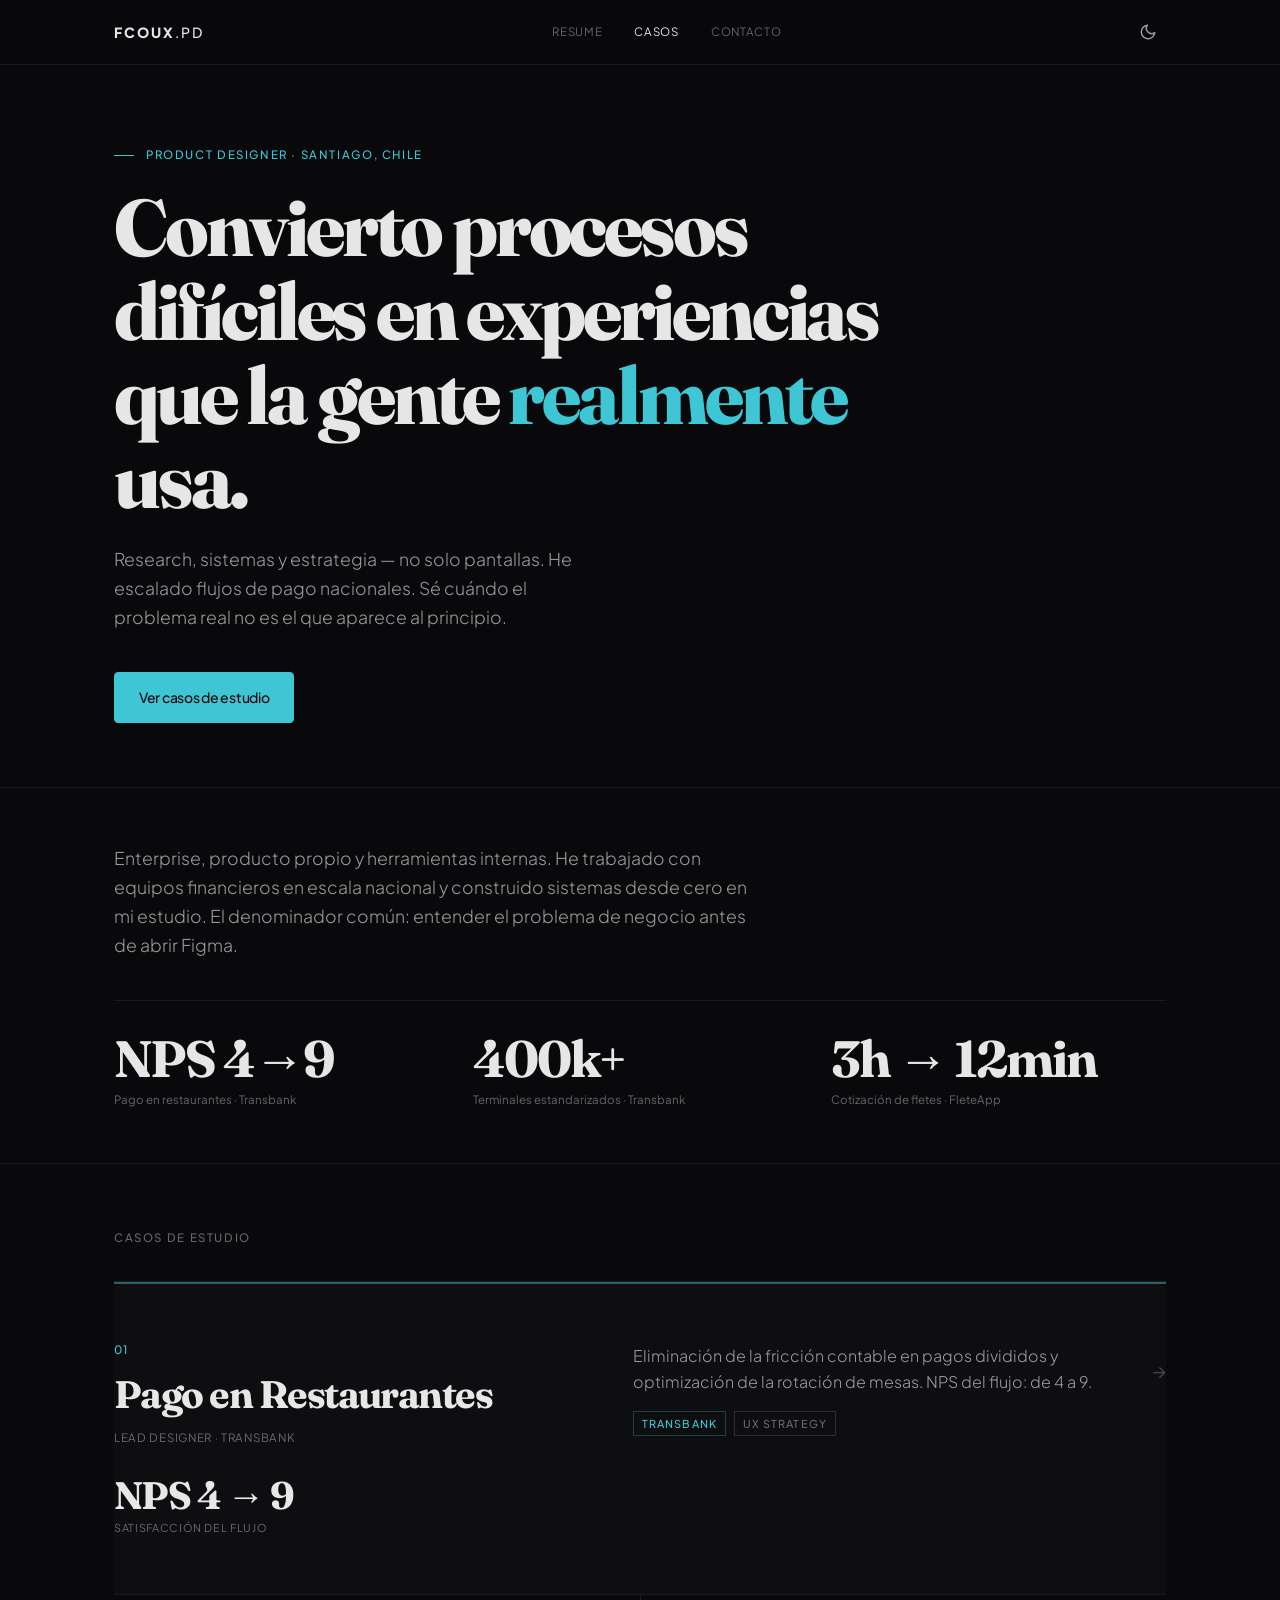
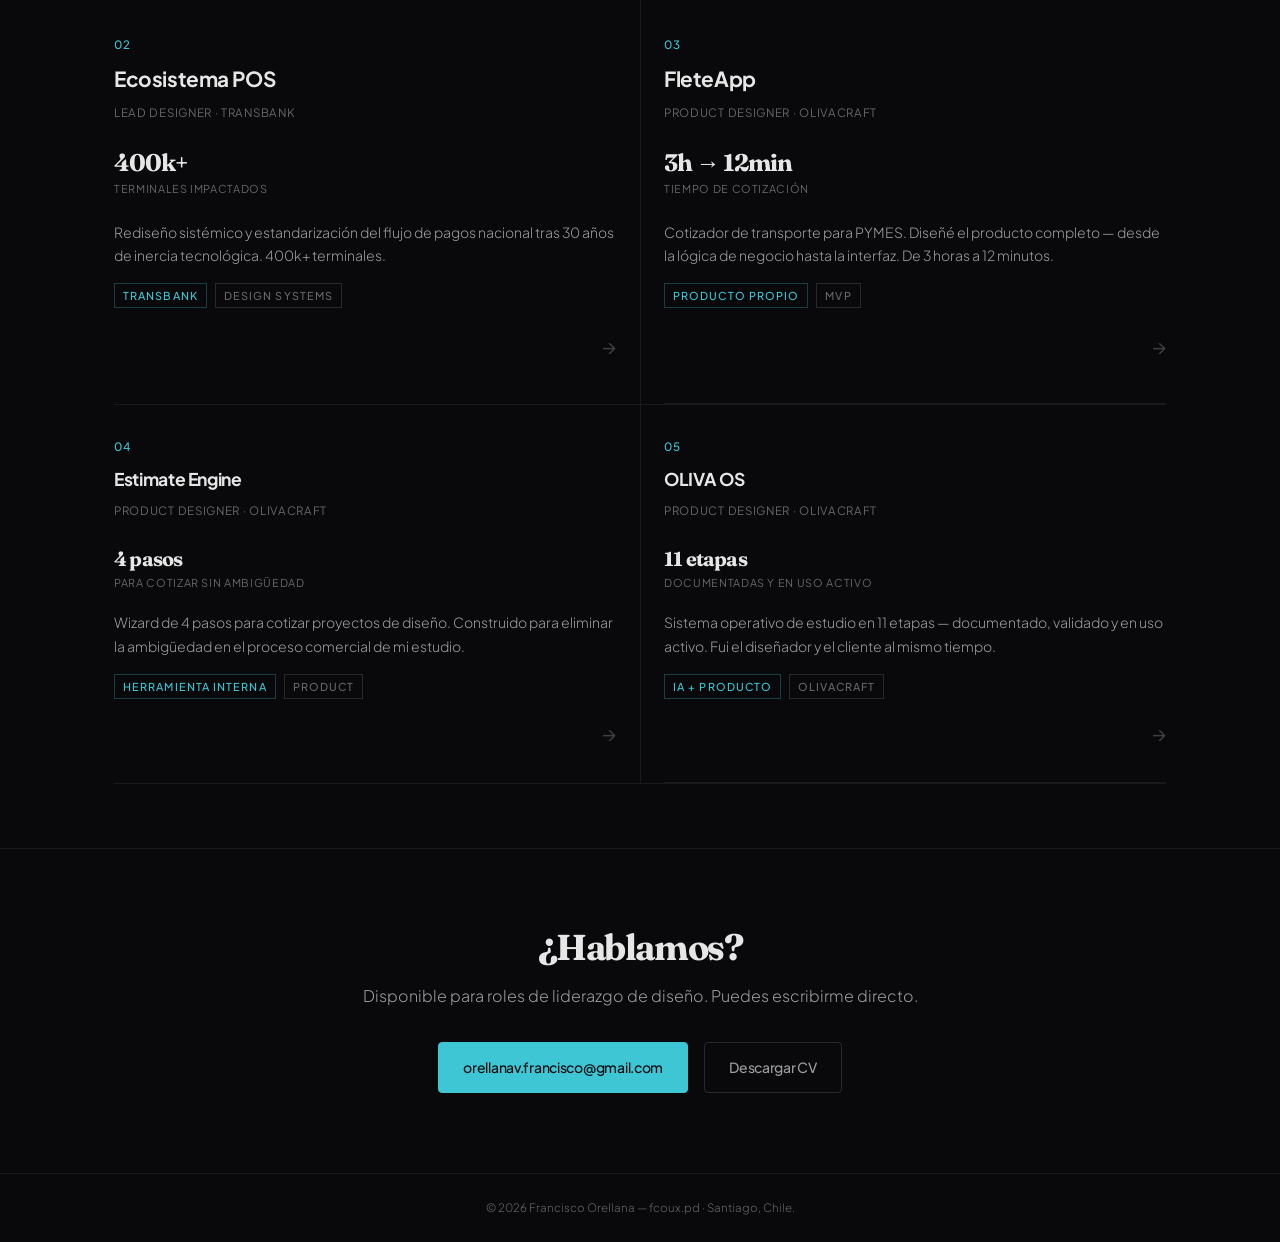
==== index.html @ 4503a6d5 "feat: home UI — featured card grid, KPI metrics, dual-mode tokens, btn fixes - Restructure project g" ====
<!DOCTYPE html>
<html lang="es">

<head>
  <meta charset="UTF-8" />
  <meta name="viewport" content="width=device-width, initial-scale=1.0" />
  <title>Francisco Orellana | Product Designer</title>
  <meta name="description" content="Product Designer con foco en research, sistemas y estrategia. He escalado flujos de pago nacionales y rediseñado ecosistemas de alta transaccionalidad." />
  <meta property="og:title" content="Francisco Orellana | Product Designer" />
  <meta property="og:description" content="Product Designer con foco en research, sistemas y estrategia. He escalado flujos de pago nacionales y rediseñado ecosistemas de alta transaccionalidad." />
  <meta property="og:image" content="https://fcohubto.github.io/fco-orellana-pd/media/preview.jpg" />
  <meta property="og:url" content="https://fcohubto.github.io/fco-orellana-pd/" />
  <meta property="og:type" content="website" />
  <link rel="preconnect" href="https://fonts.googleapis.com" />
  <link rel="preconnect" href="https://fonts.gstatic.com" crossorigin />
  <link href="https://fonts.googleapis.com/css2?family=Fraunces:ital,opsz,wght@0,9..144,300;0,9..144,700;0,9..144,800;1,9..144,700&family=Plus+Jakarta+Sans:wght@300;400;500;600&display=swap" rel="stylesheet" />
  <link rel="stylesheet" href="css/base.css" />
  <link rel="stylesheet" href="css/index.css" />
  <script>(function(){var t=localStorage.getItem('theme')||'dark';document.documentElement.setAttribute('data-theme',t);})();</script>
</head>

<body>

  <header class="navbar" id="navbar">
    <div class="container nav-content">
      <a href="index.html" class="logo" aria-label="Inicio"><strong>fcoux</strong>.pd</a>
      <nav class="desktop-nav" aria-label="Navegación principal">
        <a href="#about">Resume</a>
        <a href="#projects">Casos</a>
        <a href="#contact">Contacto</a>
      </nav>
      <button class="theme-toggle" id="themeToggle" aria-label="Activar modo claro">
        <svg class="icon-moon" xmlns="http://www.w3.org/2000/svg" width="18" height="18" viewBox="0 0 24 24" fill="none" stroke="currentColor" stroke-width="2" stroke-linecap="round" stroke-linejoin="round" aria-hidden="true"><path d="M21 12.79A9 9 0 1 1 11.21 3 7 7 0 0 0 21 12.79z"/></svg>
        <svg class="icon-sun" xmlns="http://www.w3.org/2000/svg" width="18" height="18" viewBox="0 0 24 24" fill="none" stroke="currentColor" stroke-width="2" stroke-linecap="round" stroke-linejoin="round" aria-hidden="true"><circle cx="12" cy="12" r="5"/><line x1="12" y1="1" x2="12" y2="3"/><line x1="12" y1="21" x2="12" y2="23"/><line x1="4.22" y1="4.22" x2="5.64" y2="5.64"/><line x1="18.36" y1="18.36" x2="19.78" y2="19.78"/><line x1="1" y1="12" x2="3" y2="12"/><line x1="21" y1="12" x2="23" y2="12"/><line x1="4.22" y1="19.78" x2="5.64" y2="18.36"/><line x1="18.36" y1="5.64" x2="19.78" y2="4.22"/></svg>
      </button>
      <button class="menu-toggle" id="menuToggle" type="button" aria-label="Abrir menú" aria-expanded="false">
        <span></span><span></span><span></span>
      </button>
    </div>
    <nav class="mobile-menu" id="mobileMenu" aria-label="Menú móvil">
      <a href="#about">Resume</a>
      <a href="#projects">Casos</a>
      <a href="#contact">Contacto</a>
    </nav>
  </header>

  <main>

    <!-- HERO -->
    <section class="hero">
      <div class="container">
        <p class="eyebrow">Product Designer · Santiago, Chile</p>
        <h1>Convierto procesos difíciles en experiencias que la gente <span class="accent">realmente</span> usa.</h1>
        <p class="hero-body">Research, sistemas y estrategia — no solo pantallas. He escalado flujos de pago nacionales. Sé cuándo el problema real no es el que aparece al principio.</p>
        <div class="hero-actions">
          <a href="#projects" class="btn btn-primary">Ver casos de estudio</a>
        </div>
      </div>
    </section>

    <!-- ABOUT -->
    <section class="section-about" id="about">
      <div class="container">
        <p class="about-lead">Enterprise, producto propio y herramientas internas. He trabajado con equipos financieros en escala nacional y construido sistemas desde cero en mi estudio. El denominador común: entender el problema de negocio antes de abrir Figma.</p>
        <div class="stats-strip">
          <div class="stat-item">
            <span class="stat-number">NPS 4→9</span>
            <span class="stat-label">Pago en restaurantes · Transbank</span>
          </div>
          <div class="stat-item">
            <span class="stat-number">400k+</span>
            <span class="stat-label">Terminales estandarizados · Transbank</span>
          </div>
          <div class="stat-item">
            <span class="stat-number">3h → 12min</span>
            <span class="stat-label">Cotización de fletes · FleteApp</span>
          </div>
        </div>
      </div>
    </section>

    <!-- CASOS DE ESTUDIO -->
    <section class="section-projects" id="projects">
      <div class="container">
        <p class="section-label">Casos de Estudio</p>
        <div class="projects">

          <!-- FEATURED -->
          <article class="project-card project-card--featured">
            <a href="html/restaurante.html" class="project-card-link">
              <div class="project-meta">
                <span class="case-num">01</span>
                <h3>Pago en Restaurantes</h3>
                <p class="project-role">Lead Designer · Transbank</p>
                <div class="card-metric">
                  <span class="metric-value">NPS 4 → 9</span>
                  <span class="metric-label">satisfacción del flujo</span>
                </div>
              </div>
              <div class="project-body">
                <p class="project-description">Eliminación de la fricción contable en pagos divididos y optimización de la rotación de mesas. NPS del flujo: de 4 a 9.</p>
                <div class="project-tags">
                  <span class="tag tag-primary">Transbank</span>
                  <span class="tag tag-secondary">UX Strategy</span>
                </div>
              </div>
              <span class="case-arrow" aria-hidden="true">→</span>
            </a>
          </article>

          <!-- ROW MEDIA -->
          <div class="projects-row">
            <article class="project-card">
              <a href="html/ecosistemas.html" class="project-card-link">
                <div class="project-meta">
                  <span class="case-num">02</span>
                  <h3>Ecosistema POS</h3>
                  <p class="project-role">Lead Designer · Transbank</p>
                  <div class="card-metric">
                    <span class="metric-value">400k+</span>
                    <span class="metric-label">terminales impactados</span>
                  </div>
                </div>
                <div class="project-body">
                  <p class="project-description">Rediseño sistémico y estandarización del flujo de pagos nacional tras 30 años de inercia tecnológica. 400k+ terminales.</p>
                  <div class="project-tags">
                    <span class="tag tag-primary">Transbank</span>
                    <span class="tag tag-secondary">Design Systems</span>
                  </div>
                </div>
                <span class="case-arrow" aria-hidden="true">→</span>
              </a>
            </article>

            <article class="project-card">
              <a href="html/fletes.html" class="project-card-link">
                <div class="project-meta">
                  <span class="case-num">03</span>
                  <h3>FleteApp</h3>
                  <p class="project-role">Product Designer · Olivacraft</p>
                  <div class="card-metric">
                    <span class="metric-value">3h → 12min</span>
                    <span class="metric-label">tiempo de cotización</span>
                  </div>
                </div>
                <div class="project-body">
                  <p class="project-description">Cotizador de transporte para PYMES. Diseñé el producto completo — desde la lógica de negocio hasta la interfaz. De 3 horas a 12 minutos.</p>
                  <div class="project-tags">
                    <span class="tag tag-primary">Producto propio</span>
                    <span class="tag tag-secondary">MVP</span>
                  </div>
                </div>
                <span class="case-arrow" aria-hidden="true">→</span>
              </a>
            </article>
          </div>

          <!-- ROW COMPACT -->
          <div class="projects-row projects-row--compact">
            <article class="project-card">
              <a href="html/estimate.html" class="project-card-link">
                <div class="project-meta">
                  <span class="case-num">04</span>
                  <h3>Estimate Engine</h3>
                  <p class="project-role">Product Designer · Olivacraft</p>
                  <div class="card-metric">
                    <span class="metric-value">4 pasos</span>
                    <span class="metric-label">para cotizar sin ambigüedad</span>
                  </div>
                </div>
                <div class="project-body">
                  <p class="project-description">Wizard de 4 pasos para cotizar proyectos de diseño. Construido para eliminar la ambigüedad en el proceso comercial de mi estudio.</p>
                  <div class="project-tags">
                    <span class="tag tag-primary">Herramienta interna</span>
                    <span class="tag tag-secondary">Product</span>
                  </div>
                </div>
                <span class="case-arrow" aria-hidden="true">→</span>
              </a>
            </article>

            <article class="project-card">
              <a href="html/oliva.html" class="project-card-link">
                <div class="project-meta">
                  <span class="case-num">05</span>
                  <h3>OLIVA OS</h3>
                  <p class="project-role">Product Designer · Olivacraft</p>
                  <div class="card-metric">
                    <span class="metric-value">11 etapas</span>
                    <span class="metric-label">documentadas y en uso activo</span>
                  </div>
                </div>
                <div class="project-body">
                  <p class="project-description">Sistema operativo de estudio en 11 etapas — documentado, validado y en uso activo. Fui el diseñador y el cliente al mismo tiempo.</p>
                  <div class="project-tags">
                    <span class="tag tag-primary">IA + Producto</span>
                    <span class="tag tag-secondary">Olivacraft</span>
                  </div>
                </div>
                <span class="case-arrow" aria-hidden="true">→</span>
              </a>
            </article>
          </div>

        </div>
      </div>
    </section>

    <!-- CONTACTO -->
    <section class="section-contact" id="contact">
      <div class="container">
        <h2>¿Hablamos?</h2>
        <p>Disponible para roles de liderazgo de diseño. Puedes escribirme directo.</p>
        <div class="contact-actions">
          <a href="mailto:orellanav.francisco@gmail.com" class="btn btn-primary">orellanav.francisco@gmail.com</a>
          <a href="media/cv-francisco-orellana.pdf" class="btn btn-outline" target="_blank" rel="noopener">Descargar CV</a>
        </div>
      </div>
    </section>

  </main>

  <footer>
    <p>© 2026 Francisco Orellana — fcoux.pd · Santiago, Chile.</p>
  </footer>

  <script src="js/main.js"></script>
</body>

</html>
---- css/base.css ----
/* BASE — tokens · reset · shared components
   Sistema: olivacraft2.0 dark carbón
   ================================================ */


/* 1. TOKENS */

:root {

  /* Fondo */
  --c-night:      #09090B;
  --c-frost:      #0E0E11;
  --c-surface:    #141417;

  /* Acento */
  --c-cyan:       #3EC6D4;
  --c-cyan-dark:  #2ba8b4;

  /* Tinta (texto sobre oscuro) */
  --c-ink:        rgba(255, 255, 255, 0.90);
  --c-ink-soft:   rgba(255, 255, 255, 0.60);
  --c-ink-muted:  rgba(255, 255, 255, 0.38);
  --c-ink-faint:  rgba(255, 255, 255, 0.22);

  /* Bordes */
  --c-border:     rgba(255, 255, 255, 0.07);
  --c-border-mid: rgba(255, 255, 255, 0.13);

  /* Fuentes */
  --font:         'Plus Jakarta Sans', system-ui, sans-serif;
  --font-display: 'Fraunces', Georgia, serif;

  /* Escala tipográfica */
  --text-2xs:  0.68rem;
  --text-xs:   0.72rem;
  --text-sm:   0.875rem;
  --text-base: 1rem;
  --text-md:   1.1rem;
  --text-lg:   1.15rem;
  --text-xl:   1.2rem;
  --text-h2:   clamp(1.5rem, 3vw, 2.25rem);
  --text-h1:   clamp(2.75rem, 7vw, 5rem);

  /* Pesos */
  --fw-light:    300;
  --fw-regular:  400;
  --fw-medium:   500;
  --fw-semibold: 600;
  --fw-bold:     700;
  --fw-black:    800;

  /* Interlineado */
  --lh-none:    1;
  --lh-tight:   1.05;
  --lh-snug:    1.15;
  --lh-normal:  1.35;
  --lh-relaxed: 1.65;
  --lh-loose:   1.7;
  --lh-body:    1.75;

  /* Tracking */
  --ls-tight:   -0.04em;
  --ls-snug:    -0.03em;
  --ls-normal:  -0.02em;
  --ls-wide:     0.06em;
  --ls-wider:    0.1em;
  --ls-widest:   0.12em;
  --ls-label:    0.14em;

  /* Espaciado (base 4px) */
  --sp-1:  0.25rem;
  --sp-2:  0.5rem;
  --sp-3:  0.75rem;
  --sp-4:  1rem;
  --sp-5:  1.25rem;
  --sp-6:  1.5rem;
  --sp-8:  2rem;
  --sp-10: 2.5rem;
  --sp-12: 3rem;
  --sp-14: 3.5rem;
  --sp-16: 4rem;
  --sp-20: 5rem;
  --sp-24: 6rem;
  --sp-28: 7rem;
  --sp-32: 8rem;

  /* Radios */
  --radius-xs:   4px;
  --radius-sm:   8px;
  --radius:      12px;
  --radius-full: 9999px;

  /* Transiciones */
  --ease:      0.15s ease;
  --ease-base: 0.2s ease;

  /* Sombras */
  --shadow-btn:   0 4px 20px rgba(62, 198, 212, 0.25);
  --shadow-card:  0 8px 32px rgba(0, 0, 0, 0.4);
  --shadow-focus: 0 0 0 3px rgba(62, 198, 212, 0.18);

  /* Layout */
  --max-w:  1100px;
  --nav-h:  64px;
}

/* LIGHT MODE — blanco cálido editorial */
html[data-theme="light"] {
  --c-night:      #F8F6F2;
  --c-frost:      #F1EDE6;
  --c-surface:    #E9E4DC;

  --c-ink:        rgba(18, 13, 6, 0.90);
  --c-ink-soft:   rgba(18, 13, 6, 0.62);
  --c-ink-muted:  rgba(18, 13, 6, 0.40);
  --c-ink-faint:  rgba(18, 13, 6, 0.20);

  --c-border:     rgba(18, 13, 6, 0.08);
  --c-border-mid: rgba(18, 13, 6, 0.15);

  --shadow-card:  0 8px 32px rgba(18, 13, 6, 0.08);
  --shadow-focus: 0 0 0 3px rgba(62, 198, 212, 0.22);
}


/* 2. RESET */

*, *::before, *::after {
  margin: 0;
  padding: 0;
  box-sizing: border-box;
}

html {
  scroll-behavior: smooth;
}

body {
  font-family: var(--font);
  font-weight: var(--fw-regular);
  color: var(--c-ink);
  background: var(--c-night);
  line-height: var(--lh-body);
  -webkit-font-smoothing: antialiased;
}

img {
  display: block;
  width: 100%;
  height: auto;
}

a {
  color: inherit;
  text-decoration: none;
}

button {
  font: inherit;
  background: none;
  border: none;
  cursor: pointer;
}

strong {
  font-weight: var(--fw-semibold);
}

:focus-visible {
  outline: 2px solid var(--c-cyan);
  outline-offset: 4px;
}


/* 3. LAYOUT */

.container {
  width: 100%;
  max-width: var(--max-w);
  margin: 0 auto;
  padding-inline: var(--sp-6);
}


/* 4. NAVBAR */

.navbar {
  position: sticky;
  top: 0;
  z-index: 100;
  background: rgba(9, 9, 11, 0.88);
  backdrop-filter: blur(12px);
  -webkit-backdrop-filter: blur(12px);
  border-bottom: 1px solid var(--c-border);
  transition: background var(--ease-base);
}

html[data-theme="light"] .navbar {
  background: rgba(248, 246, 242, 0.90);
}

.nav-content {
  height: var(--nav-h);
  display: flex;
  align-items: center;
  justify-content: space-between;
  gap: var(--sp-6);
}

.logo {
  font-size: var(--text-sm);
  font-weight: var(--fw-medium);
  letter-spacing: var(--ls-label);
  text-transform: uppercase;
  color: var(--c-ink);
}

.logo strong {
  font-weight: var(--fw-black);
}

.desktop-nav {
  display: flex;
  align-items: center;
  gap: var(--sp-8);
}

.desktop-nav a {
  font-size: var(--text-xs);
  font-weight: var(--fw-regular);
  letter-spacing: var(--ls-wide);
  text-transform: uppercase;
  color: var(--c-ink-muted);
  transition: color var(--ease);
}

.desktop-nav a:hover,
.desktop-nav a[aria-current="page"] {
  color: var(--c-ink);
}


/* 5. HAMBURGER */

.menu-toggle {
  display: none;
  flex-direction: column;
  align-items: flex-end;
  justify-content: center;
  gap: 5px;
  width: 32px;
  height: 32px;
}

.menu-toggle span {
  display: block;
  height: 1px;
  background: var(--c-ink);
  transition: var(--ease-base);
}

.menu-toggle span:nth-child(1) { width: 22px; }
.menu-toggle span:nth-child(2) { width: 16px; }
.menu-toggle span:nth-child(3) { width: 22px; }

.menu-toggle.is-open span:nth-child(1) {
  transform: translateY(6px) rotate(45deg);
  width: 22px;
}
.menu-toggle.is-open span:nth-child(2) { opacity: 0; }
.menu-toggle.is-open span:nth-child(3) {
  transform: translateY(-6px) rotate(-45deg);
}

.mobile-menu {
  display: none;
  padding: 0 var(--sp-6) var(--sp-5);
  border-top: 1px solid var(--c-border);
}

.mobile-menu.is-open { display: block; }

.mobile-menu a {
  display: block;
  padding: var(--sp-3) 0;
  font-size: var(--text-sm);
  font-weight: var(--fw-regular);
  color: var(--c-ink-soft);
  border-bottom: 1px solid var(--c-border);
  transition: color var(--ease);
}

.mobile-menu a:last-child { border-bottom: none; }
.mobile-menu a:hover { color: var(--c-cyan); }


/* 6. TAGS */

.project-tags {
  display: flex;
  flex-wrap: wrap;
  gap: var(--sp-2);
}

.tag {
  display: inline-flex;
  align-items: center;
  padding: 2px 8px;
  font-size: var(--text-2xs);
  font-weight: var(--fw-medium);
  letter-spacing: var(--ls-wider);
  text-transform: uppercase;
}

.tag-primary {
  color: var(--c-cyan);
  border: 1px solid rgba(62, 198, 212, 0.28);
}

.tag-secondary {
  color: var(--c-ink-muted);
  border: 1px solid var(--c-border-mid);
}


/* 7. BOTONES */

.btn {
  display: inline-flex;
  align-items: center;
  justify-content: center;
  gap: var(--sp-2);
  padding: var(--sp-3) var(--sp-6);
  font-family: var(--font);
  font-weight: var(--fw-medium);
  font-size: var(--text-sm);
  letter-spacing: var(--ls-normal);
  cursor: pointer;
  border: 1px solid transparent;
  border-radius: var(--radius-xs);
  transition: all var(--ease-base);
}

.btn-primary {
  background: var(--c-cyan);
  color: #09090B;
  border-color: var(--c-cyan);
}

.btn-primary:hover {
  background: var(--c-cyan-dark);
  border-color: var(--c-cyan-dark);
  box-shadow: var(--shadow-btn);
}

.btn-outline {
  background: transparent;
  color: var(--c-ink-soft);
  border-color: var(--c-border-mid);
}

.btn-outline:hover {
  color: var(--c-cyan);
  border-color: var(--c-cyan);
}


/* 8. FOOTER */

footer {
  padding: var(--sp-6);
  border-top: 1px solid var(--c-border);
  text-align: center;
  font-size: var(--text-xs);
  font-weight: var(--fw-light);
  color: var(--c-ink-muted);
}


/* 9. THEME TOGGLE */

.theme-toggle {
  display: flex;
  align-items: center;
  justify-content: center;
  width: 36px;
  height: 36px;
  color: var(--c-ink-soft);
  transition: color var(--ease);
  flex-shrink: 0;
}

.theme-toggle:hover { color: var(--c-cyan); }

.icon-sun  { display: none; }
.icon-moon { display: block; }

html[data-theme="light"] .icon-sun  { display: block; }
html[data-theme="light"] .icon-moon { display: none; }


/* 10. RESPONSIVE COMPARTIDO */

@media (max-width: 768px) {
  .desktop-nav { display: none; }
  .menu-toggle { display: flex; }

  .container { padding-inline: var(--sp-5); }
}
---- css/index.css ----
/* INDEX — estilos específicos de home
   Requiere: css/base.css
   ================================================ */


/* 1. EYEBROW */

.eyebrow {
  display: flex;
  align-items: center;
  gap: var(--sp-3);
  font-size: var(--text-xs);
  font-weight: var(--fw-medium);
  letter-spacing: var(--ls-label);
  text-transform: uppercase;
  color: var(--c-cyan);
  margin-bottom: var(--sp-5);
}

.eyebrow::before {
  content: '';
  display: block;
  width: 20px;
  height: 1px;
  background: var(--c-cyan);
  flex-shrink: 0;
}


/* 2. SECTION LABEL */

.section-label {
  font-size: var(--text-xs);
  font-weight: var(--fw-medium);
  letter-spacing: var(--ls-label);
  text-transform: uppercase;
  color: var(--c-ink-muted);
  margin-bottom: var(--sp-8);
}


/* 3. HERO */

.hero {
  padding: var(--sp-20) 0 var(--sp-16);
  border-bottom: 1px solid var(--c-border);
}

.hero h1 {
  font-family: var(--font-display);
  font-size: var(--text-h1);
  font-weight: var(--fw-black);
  line-height: var(--lh-tight);
  letter-spacing: var(--ls-tight);
  color: var(--c-ink);
  max-width: 800px;
  margin-bottom: var(--sp-6);
}

.accent { color: var(--c-cyan); }

.hero-body {
  font-size: var(--text-md);
  font-weight: var(--fw-light);
  line-height: var(--lh-relaxed);
  color: var(--c-ink-soft);
  max-width: 460px;
  margin-bottom: var(--sp-10);
}

.hero-actions {
  display: flex;
  align-items: center;
  gap: var(--sp-5);
  flex-wrap: wrap;
}


/* 4. ABOUT */

.section-about {
  padding: var(--sp-14) 0;
  border-bottom: 1px solid var(--c-border);
}

.about-lead {
  font-size: var(--text-md);
  font-weight: var(--fw-light);
  line-height: var(--lh-relaxed);
  color: var(--c-ink-soft);
  max-width: 640px;
  margin-bottom: var(--sp-10);
}

/* STATS STRIP — 3 métricas de proyectos distintos */

.stats-strip {
  display: grid;
  grid-template-columns: repeat(3, 1fr);
  border-top: 1px solid var(--c-border);
  padding-top: var(--sp-8);
  gap: var(--sp-6);
}

.stat-item {
  display: flex;
  flex-direction: column;
  gap: var(--sp-2);
}

.stat-number {
  font-family: var(--font-display);
  font-size: clamp(2.25rem, 4vw, 3.25rem);
  font-weight: var(--fw-bold);
  line-height: var(--lh-none);
  letter-spacing: var(--ls-tight);
  color: var(--c-ink);
}

.stat-label {
  font-size: var(--text-xs);
  font-weight: var(--fw-regular);
  color: var(--c-ink-muted);
  line-height: var(--lh-normal);
}


/* 5. CASOS DE ESTUDIO */

.section-projects {
  padding: var(--sp-16) 0;
  border-bottom: 1px solid var(--c-border);
}

.projects {
  display: flex;
  flex-direction: column;
}

.project-card {
  border-top: 1px solid var(--c-border);
  transition: background var(--ease);
}

.project-card:last-child {
  border-bottom: 1px solid var(--c-border);
}

.project-card:hover {
  background: none;
}

.project-card-link {
  display: grid;
  grid-template-columns: 1fr 1fr auto;
  align-items: start;
  gap: var(--sp-8);
  padding: var(--sp-12) 0;
  width: 100%;
}

/* Columna izquierda: número + título + rol */
.project-meta {
  display: flex;
  flex-direction: column;
  gap: var(--sp-3);
}

.case-num {
  font-size: var(--text-xs);
  font-weight: var(--fw-medium);
  letter-spacing: var(--ls-wider);
  color: var(--c-cyan);
}

.project-meta h3 {
  font-size: 1.3rem;
  font-weight: var(--fw-bold);
  color: var(--c-ink);
  line-height: var(--lh-snug);
  letter-spacing: var(--ls-normal);
}

.project-role {
  font-size: var(--text-xs);
  font-weight: var(--fw-regular);
  color: var(--c-ink-muted);
  letter-spacing: var(--ls-wide);
  text-transform: uppercase;
}

/* Columna derecha: descripción + tags */
.project-body {
  display: flex;
  flex-direction: column;
  gap: var(--sp-4);
  padding-top: 3px;
}

.project-description {
  font-size: var(--text-sm);
  font-weight: var(--fw-light);
  color: var(--c-ink-soft);
  line-height: var(--lh-relaxed);
}

.case-arrow {
  font-size: 1.25rem;
  color: var(--c-ink-faint);
  flex-shrink: 0;
  padding-top: var(--sp-3);
  transition: color var(--ease), transform var(--ease);
}

.project-card:hover .case-arrow {
  color: var(--c-cyan);
  transform: translateX(4px);
}


/* FEATURED CARD */

.project-card--featured {
  background: var(--c-frost);
  position: relative;
}

.project-card--featured::before {
  content: '';
  display: block;
  height: 2px;
  background: var(--c-cyan);
  opacity: 0.45;
}

.project-card--featured .project-card-link {
  padding: var(--sp-14) 0;
}

.project-card--featured .project-meta h3 {
  font-family: var(--font-display);
  font-size: clamp(1.75rem, 3vw, 2.5rem);
  font-weight: var(--fw-bold);
  letter-spacing: var(--ls-tight);
}

.project-card--featured .project-description {
  font-size: var(--text-base);
}

/* PROJECTS ROW — 2 columnas */

.projects-row {
  display: grid;
  grid-template-columns: 1fr 1fr;
  gap: 0 var(--sp-12);
  border-top: 1px solid var(--c-border);
  position: relative;
}

/* Divisor vertical centrado — sin padding en las cards */
.projects-row::after {
  content: '';
  position: absolute;
  top: 0;
  bottom: 0;
  left: 50%;
  width: 1px;
  background: var(--c-border);
}

.projects-row .project-card {
  border-top: none;
}

.projects-row .project-card-link {
  display: flex;
  flex-direction: column;
  gap: var(--sp-5);
  padding: var(--sp-10) 0;
  grid-template-columns: unset;
  align-items: unset;
}

.projects-row .case-arrow {
  align-self: flex-end;
  margin-top: auto;
  padding-top: 0;
}

/* COMPACT ROW */

.projects-row--compact .project-card-link {
  padding: var(--sp-8) 0;
  gap: var(--sp-4);
}

.projects-row--compact .project-meta h3 {
  font-size: 1.1rem;
}

.projects-row--compact .project-description {
  font-size: var(--text-sm);
}

/* Borde inferior del último row */
.projects-row:last-child {
  border-bottom: 1px solid var(--c-border);
}

/* MÉTRICAS */

.card-metric {
  margin-top: var(--sp-4);
}

.metric-value {
  display: block;
  font-family: var(--font-display);
  font-size: 1.5rem;
  font-weight: var(--fw-bold);
  color: var(--c-ink);
  letter-spacing: var(--ls-tight);
  line-height: 1;
}

.metric-label {
  display: block;
  font-size: var(--text-2xs);
  color: var(--c-ink-muted);
  letter-spacing: var(--ls-wide);
  text-transform: uppercase;
  margin-top: 4px;
}

.project-card--featured .metric-value {
  font-size: clamp(2rem, 3vw, 2.75rem);
}

.projects-row--compact .metric-value {
  font-size: 1.25rem;
}


/* 6. CONTACTO */

.section-contact {
  padding: var(--sp-20) 0;
  text-align: center;
}

.section-contact h2 {
  font-family: var(--font-display);
  font-size: var(--text-h2);
  font-weight: var(--fw-bold);
  line-height: var(--lh-tight);
  letter-spacing: var(--ls-tight);
  color: var(--c-ink);
  margin-bottom: var(--sp-4);
}

.section-contact p {
  font-size: var(--text-base);
  font-weight: var(--fw-light);
  color: var(--c-ink-soft);
  margin-bottom: var(--sp-8);
}

.contact-actions {
  display: flex;
  align-items: center;
  justify-content: center;
  gap: var(--sp-4);
  flex-wrap: wrap;
}


/* 7. RESPONSIVE */

@media (max-width: 900px) {
  .project-card-link {
    grid-template-columns: 1fr auto;
    padding: var(--sp-8) 0;
    gap: var(--sp-5);
  }

  .project-body { display: none; }

  .projects-row {
    grid-template-columns: 1fr;
    gap: 0;
  }

  .projects-row::after {
    display: none;
  }

  .projects-row .project-card:first-child {
    border-bottom: 1px solid var(--c-border);
  }

  .projects-row .project-card:last-child {
    border-bottom: none;
  }

  .projects-row .project-card-link {
    flex-direction: row;
    align-items: center;
    justify-content: space-between;
    padding: var(--sp-8) 0;
    gap: var(--sp-5);
  }

  .projects-row .case-arrow {
    align-self: center;
    margin-top: 0;
  }

  .project-card--featured .project-card-link {
    padding: var(--sp-8) 0;
  }

  .project-card--featured .project-meta h3 {
    font-size: clamp(1.4rem, 5vw, 1.75rem);
  }
}

@media (max-width: 768px) {
  .hero {
    padding: var(--sp-12) 0 var(--sp-10);
  }

  .hero h1 {
    font-size: clamp(2.25rem, 10vw, 3rem);
  }

  .hero-body {
    font-size: var(--text-base);
    max-width: 100%;
  }

  .stats-strip {
    grid-template-columns: 1fr;
    gap: var(--sp-6);
  }

  .section-contact {
    padding: var(--sp-14) 0;
  }
}

@media (max-width: 480px) {
  .hero h1 {
    font-size: clamp(2rem, 11vw, 2.5rem);
  }
}
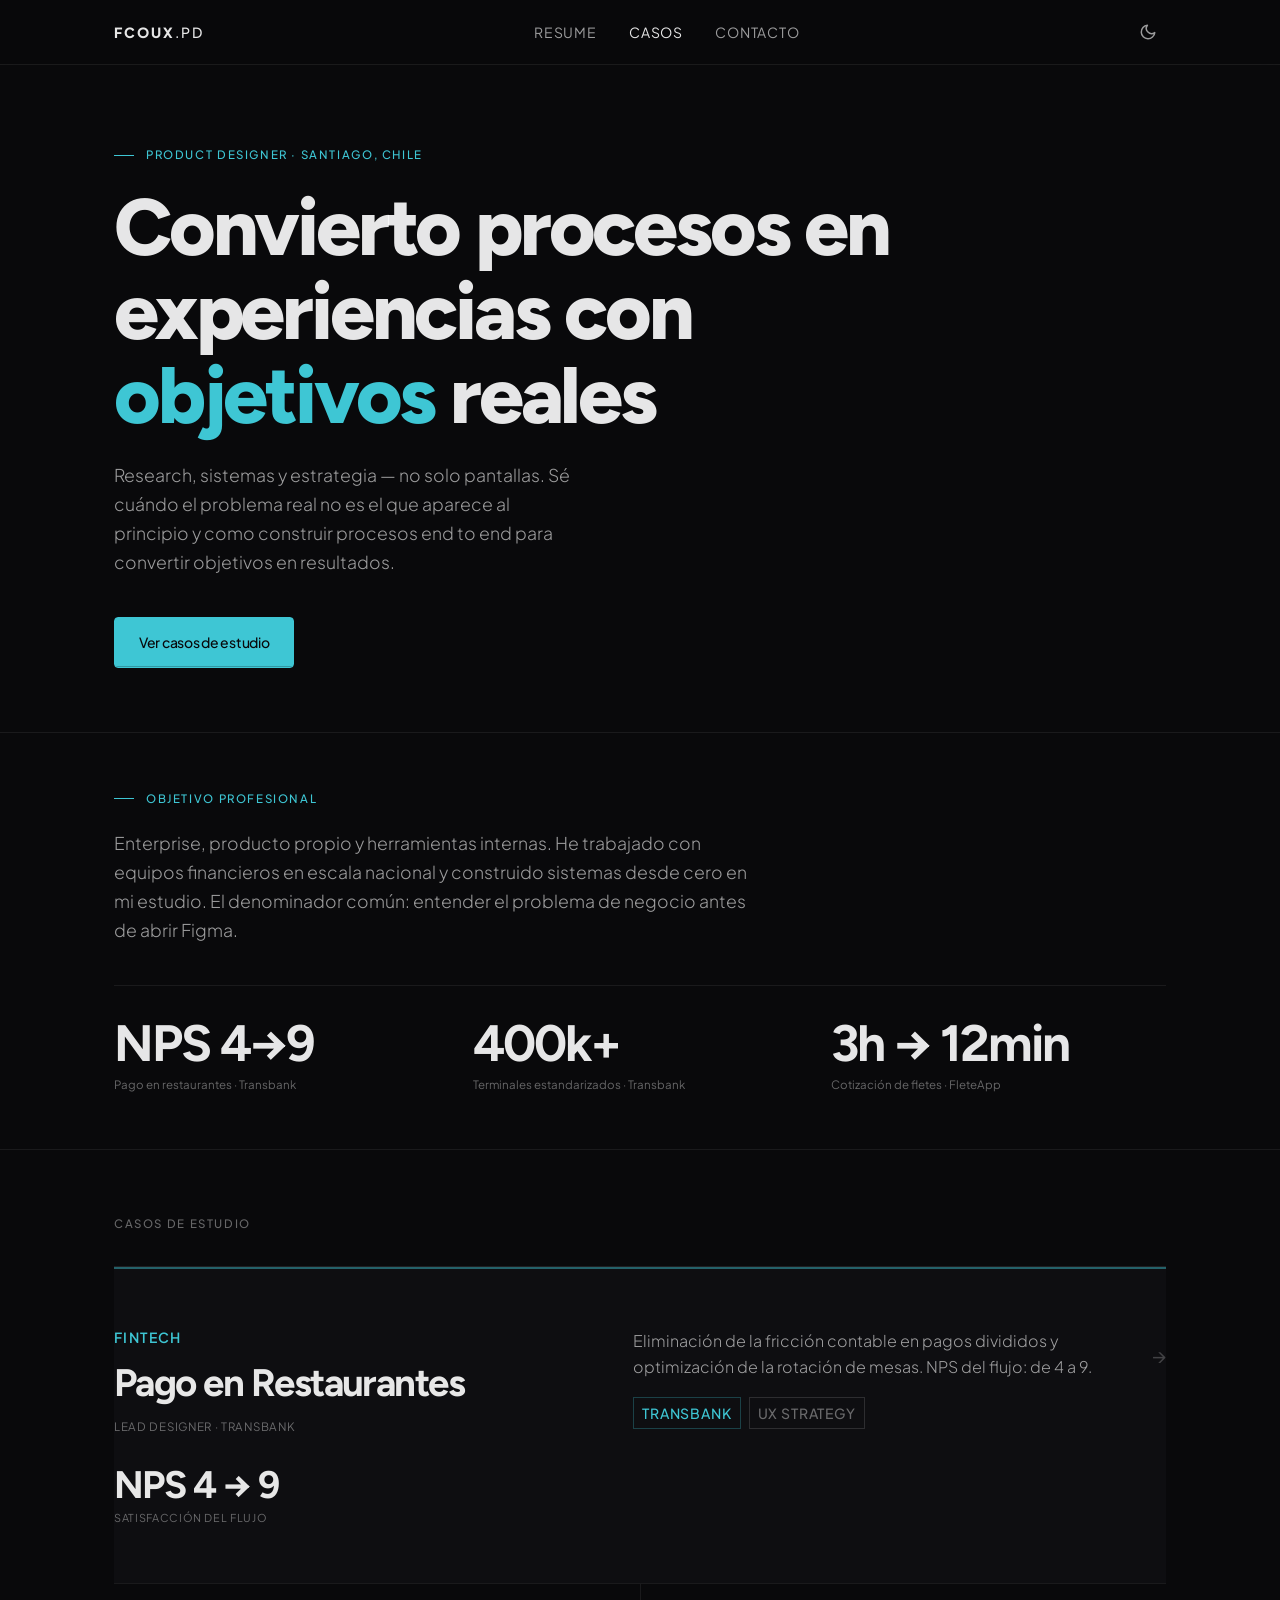
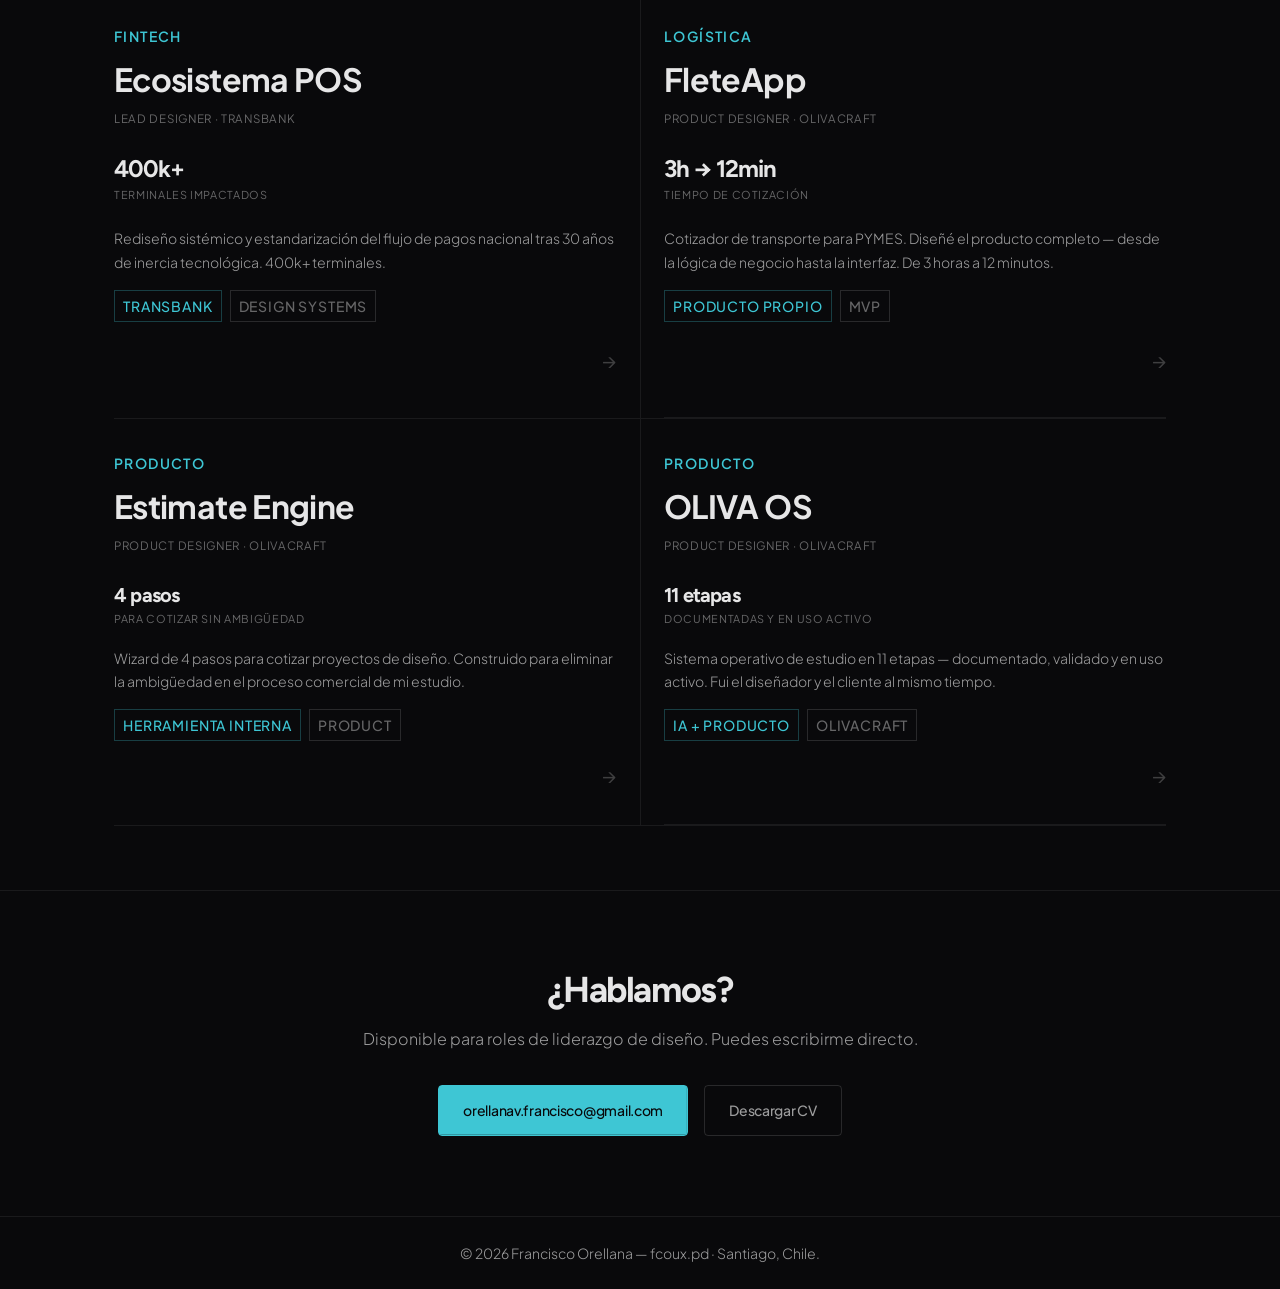
==== commit df56bb52: "feat: rediseño home desde Figma + refactor CSS global - Fuente display: Fraunces → Figtree (300–800)" ====
--- a/index.html
+++ b/index.html
@@ -13,7 +13,7 @@
   <meta property="og:type" content="website" />
   <link rel="preconnect" href="https://fonts.googleapis.com" />
   <link rel="preconnect" href="https://fonts.gstatic.com" crossorigin />
-  <link href="https://fonts.googleapis.com/css2?family=Fraunces:ital,opsz,wght@0,9..144,300;0,9..144,700;0,9..144,800;1,9..144,700&family=Plus+Jakarta+Sans:wght@300;400;500;600&display=swap" rel="stylesheet" />
+  <link href="https://fonts.googleapis.com/css2?family=Figtree:wght@300;400;500;600;700;800&family=Plus+Jakarta+Sans:wght@300;400;500;600&display=swap" rel="stylesheet" />
   <link rel="stylesheet" href="css/base.css" />
   <link rel="stylesheet" href="css/index.css" />
   <script>(function(){var t=localStorage.getItem('theme')||'dark';document.documentElement.setAttribute('data-theme',t);})();</script>
@@ -50,8 +50,8 @@
     <section class="hero">
       <div class="container">
         <p class="eyebrow">Product Designer · Santiago, Chile</p>
-        <h1>Convierto procesos difíciles en experiencias que la gente <span class="accent">realmente</span> usa.</h1>
-        <p class="hero-body">Research, sistemas y estrategia — no solo pantallas. He escalado flujos de pago nacionales. Sé cuándo el problema real no es el que aparece al principio.</p>
+        <h1>Convierto procesos en experiencias con <span class="accent">objetivos</span> reales</h1>
+        <p class="hero-body">Research, sistemas y estrategia — no solo pantallas. Sé cuándo el problema real no es el que aparece al principio y como construir procesos end to end para convertir objetivos en resultados.</p>
         <div class="hero-actions">
           <a href="#projects" class="btn btn-primary">Ver casos de estudio</a>
         </div>
@@ -61,6 +61,7 @@
     <!-- ABOUT -->
     <section class="section-about" id="about">
       <div class="container">
+        <p class="eyebrow">Objetivo Profesional</p>
         <p class="about-lead">Enterprise, producto propio y herramientas internas. He trabajado con equipos financieros en escala nacional y construido sistemas desde cero en mi estudio. El denominador común: entender el problema de negocio antes de abrir Figma.</p>
         <div class="stats-strip">
           <div class="stat-item">
@@ -89,7 +90,7 @@
           <article class="project-card project-card--featured">
             <a href="html/restaurante.html" class="project-card-link">
               <div class="project-meta">
-                <span class="case-num">01</span>
+                <span class="case-num">Fintech</span>
                 <h3>Pago en Restaurantes</h3>
                 <p class="project-role">Lead Designer · Transbank</p>
                 <div class="card-metric">
@@ -113,7 +114,7 @@
             <article class="project-card">
               <a href="html/ecosistemas.html" class="project-card-link">
                 <div class="project-meta">
-                  <span class="case-num">02</span>
+                  <span class="case-num">Fintech</span>
                   <h3>Ecosistema POS</h3>
                   <p class="project-role">Lead Designer · Transbank</p>
                   <div class="card-metric">
@@ -135,7 +136,7 @@
             <article class="project-card">
               <a href="html/fletes.html" class="project-card-link">
                 <div class="project-meta">
-                  <span class="case-num">03</span>
+                  <span class="case-num">Logística</span>
                   <h3>FleteApp</h3>
                   <p class="project-role">Product Designer · Olivacraft</p>
                   <div class="card-metric">
@@ -160,7 +161,7 @@
             <article class="project-card">
               <a href="html/estimate.html" class="project-card-link">
                 <div class="project-meta">
-                  <span class="case-num">04</span>
+                  <span class="case-num">Producto</span>
                   <h3>Estimate Engine</h3>
                   <p class="project-role">Product Designer · Olivacraft</p>
                   <div class="card-metric">
@@ -182,7 +183,7 @@
             <article class="project-card">
               <a href="html/oliva.html" class="project-card-link">
                 <div class="project-meta">
-                  <span class="case-num">05</span>
+                  <span class="case-num">Producto</span>
                   <h3>OLIVA OS</h3>
                   <p class="project-role">Product Designer · Olivacraft</p>
                   <div class="card-metric">
--- a/css/base.css
+++ b/css/base.css
@@ -28,7 +28,7 @@
 
   /* Fuentes */
   --font:         'Plus Jakarta Sans', system-ui, sans-serif;
-  --font-display: 'Fraunces', Georgia, serif;
+  --font-display: 'Figtree', system-ui, sans-serif;
 
   /* Escala tipográfica */
   --text-2xs:  0.68rem;
@@ -96,7 +96,14 @@
 
   /* Sombras */
   --shadow-btn:   0 4px 20px rgba(62, 198, 212, 0.25);
-  --shadow-card:  0 8px 32px rgba(0, 0, 0, 0.4);
+  --shadow-card:
+    0 1px 2px rgba(0, 0, 0, 0.12),
+    0 4px 12px rgba(0, 0, 0, 0.20),
+    0 12px 32px rgba(0, 0, 0, 0.38);
+  --shadow-card-premium:
+    0 1px 0 rgba(255, 255, 255, 0.05) inset,
+    0 4px 12px rgba(0, 0, 0, 0.20),
+    0 12px 32px rgba(0, 0, 0, 0.38);
   --shadow-focus: 0 0 0 3px rgba(62, 198, 212, 0.18);
 
   /* Layout */
@@ -107,8 +114,13 @@
 /* LIGHT MODE — blanco cálido editorial */
 html[data-theme="light"] {
   --c-night:      #F8F6F2;
-  --c-frost:      #F1EDE6;
+  --c-frost:      #F6F4F0;
   --c-surface:    #E9E4DC;
+
+  /* Teal oscuro: #3EC6D4 da 1.6:1 sobre blanco — insuficiente.
+     #1788A0 da ~3.8:1 (cumple 3:1 para texto grande y 14px bold) */
+  --c-cyan:       #1788A0;
+  --c-cyan-dark:  #116878;
 
   --c-ink:        rgba(18, 13, 6, 0.90);
   --c-ink-soft:   rgba(18, 13, 6, 0.62);
@@ -118,8 +130,11 @@
   --c-border:     rgba(18, 13, 6, 0.08);
   --c-border-mid: rgba(18, 13, 6, 0.15);
 
-  --shadow-card:  0 8px 32px rgba(18, 13, 6, 0.08);
-  --shadow-focus: 0 0 0 3px rgba(62, 198, 212, 0.22);
+  --shadow-card:
+    0 1px 2px rgba(18, 13, 6, 0.06),
+    0 4px 12px rgba(18, 13, 6, 0.08),
+    0 12px 32px rgba(18, 13, 6, 0.06);
+  --shadow-focus: 0 0 0 3px rgba(23, 136, 160, 0.22);
 }
 
 
@@ -169,6 +184,10 @@
 :focus-visible {
   outline: 2px solid var(--c-cyan);
   outline-offset: 4px;
+}
+
+:focus:not(:focus-visible) {
+  outline: none;
 }
 
 
@@ -226,11 +245,11 @@
 }
 
 .desktop-nav a {
-  font-size: var(--text-xs);
+  font-size: var(--text-sm);
   font-weight: var(--fw-regular);
   letter-spacing: var(--ls-wide);
   text-transform: uppercase;
-  color: var(--c-ink-muted);
+  color: var(--c-ink-soft);
   transition: color var(--ease);
 }
 
@@ -305,10 +324,10 @@
 .tag {
   display: inline-flex;
   align-items: center;
-  padding: 2px 8px;
-  font-size: var(--text-2xs);
+  padding: 3px 8px;
+  font-size: var(--text-sm);
   font-weight: var(--fw-medium);
-  letter-spacing: var(--ls-wider);
+  letter-spacing: var(--ls-wide);
   text-transform: uppercase;
 }
 
@@ -342,13 +361,23 @@
 }
 
 .btn-primary {
-  background: var(--c-cyan);
+  background: linear-gradient(
+    to right,
+    var(--c-cyan-dark) 50%,
+    var(--c-cyan) 50%
+  );
+  background-size: 200% 100%;
+  background-position: right center;
   color: #09090B;
   border-color: var(--c-cyan);
+  transition:
+    background-position 350ms cubic-bezier(0.23, 1, 0.32, 1),
+    box-shadow var(--ease-base),
+    border-color var(--ease-base);
 }
 
 .btn-primary:hover {
-  background: var(--c-cyan-dark);
+  background-position: left center;
   border-color: var(--c-cyan-dark);
   box-shadow: var(--shadow-btn);
 }
@@ -371,9 +400,9 @@
   padding: var(--sp-6);
   border-top: 1px solid var(--c-border);
   text-align: center;
-  font-size: var(--text-xs);
+  font-size: var(--text-sm);
   font-weight: var(--fw-light);
-  color: var(--c-ink-muted);
+  color: var(--c-ink-soft);
 }
 
 
@@ -399,7 +428,45 @@
 html[data-theme="light"] .icon-moon { display: none; }
 
 
-/* 10. RESPONSIVE COMPARTIDO */
+/* 10. BREADCRUMB */
+
+.breadcrumb-nav {
+  padding: 20px 0;
+  background: var(--bg);
+}
+
+.breadcrumb-list {
+  display: flex;
+  list-style: none;
+  gap: 12px;
+  font-size: 0.85rem;
+  font-weight: 500;
+  color: var(--c-ink-soft);
+}
+
+.breadcrumb-list li:not(:last-child)::after {
+  content: "/";
+  margin-left: 12px;
+  color: var(--c-border);
+  font-weight: 400;
+}
+
+.breadcrumb-list a {
+  transition: color var(--ease);
+}
+
+.breadcrumb-list a:hover {
+  color: var(--c-cyan);
+}
+
+.breadcrumb-list li[aria-current="page"] {
+  color: var(--c-ink);
+  font-weight: 600;
+  pointer-events: none;
+}
+
+
+/* 11. RESPONSIVE COMPARTIDO */
 
 @media (max-width: 768px) {
   .desktop-nav { display: none; }
@@ -407,3 +474,37 @@
 
   .container { padding-inline: var(--sp-5); }
 }
+
+
+/* 11. SCROLL REVEAL */
+
+[data-animate] {
+  opacity: 0;
+  transform: translateY(20px);
+  transition:
+    opacity 600ms ease-out,
+    transform 600ms cubic-bezier(0.23, 1, 0.32, 1);
+}
+
+[data-animate].visible {
+  opacity: 1;
+  transform: none;
+}
+
+
+/* 12. MOTION SAFETY */
+
+@media (prefers-reduced-motion: reduce) {
+  *, *::before, *::after {
+    animation-duration: 0.01ms !important;
+    animation-iteration-count: 1 !important;
+    transition-duration: 0.01ms !important;
+    scroll-behavior: auto !important;
+  }
+
+  [data-animate] {
+    opacity: 1;
+    transform: none;
+    transition: none;
+  }
+}
--- a/css/index.css
+++ b/css/index.css
@@ -167,14 +167,15 @@
 }
 
 .case-num {
-  font-size: var(--text-xs);
-  font-weight: var(--fw-medium);
+  font-size: var(--text-sm);
+  font-weight: var(--fw-semibold);
   letter-spacing: var(--ls-wider);
+  text-transform: uppercase;
   color: var(--c-cyan);
 }
 
 .project-meta h3 {
-  font-size: 1.3rem;
+  font-size: 2rem;
   font-weight: var(--fw-bold);
   color: var(--c-ink);
   line-height: var(--lh-snug);
@@ -296,7 +297,7 @@
 }
 
 .projects-row--compact .project-meta h3 {
-  font-size: 1.1rem;
+  font-size: 2rem;
 }
 
 .projects-row--compact .project-description {
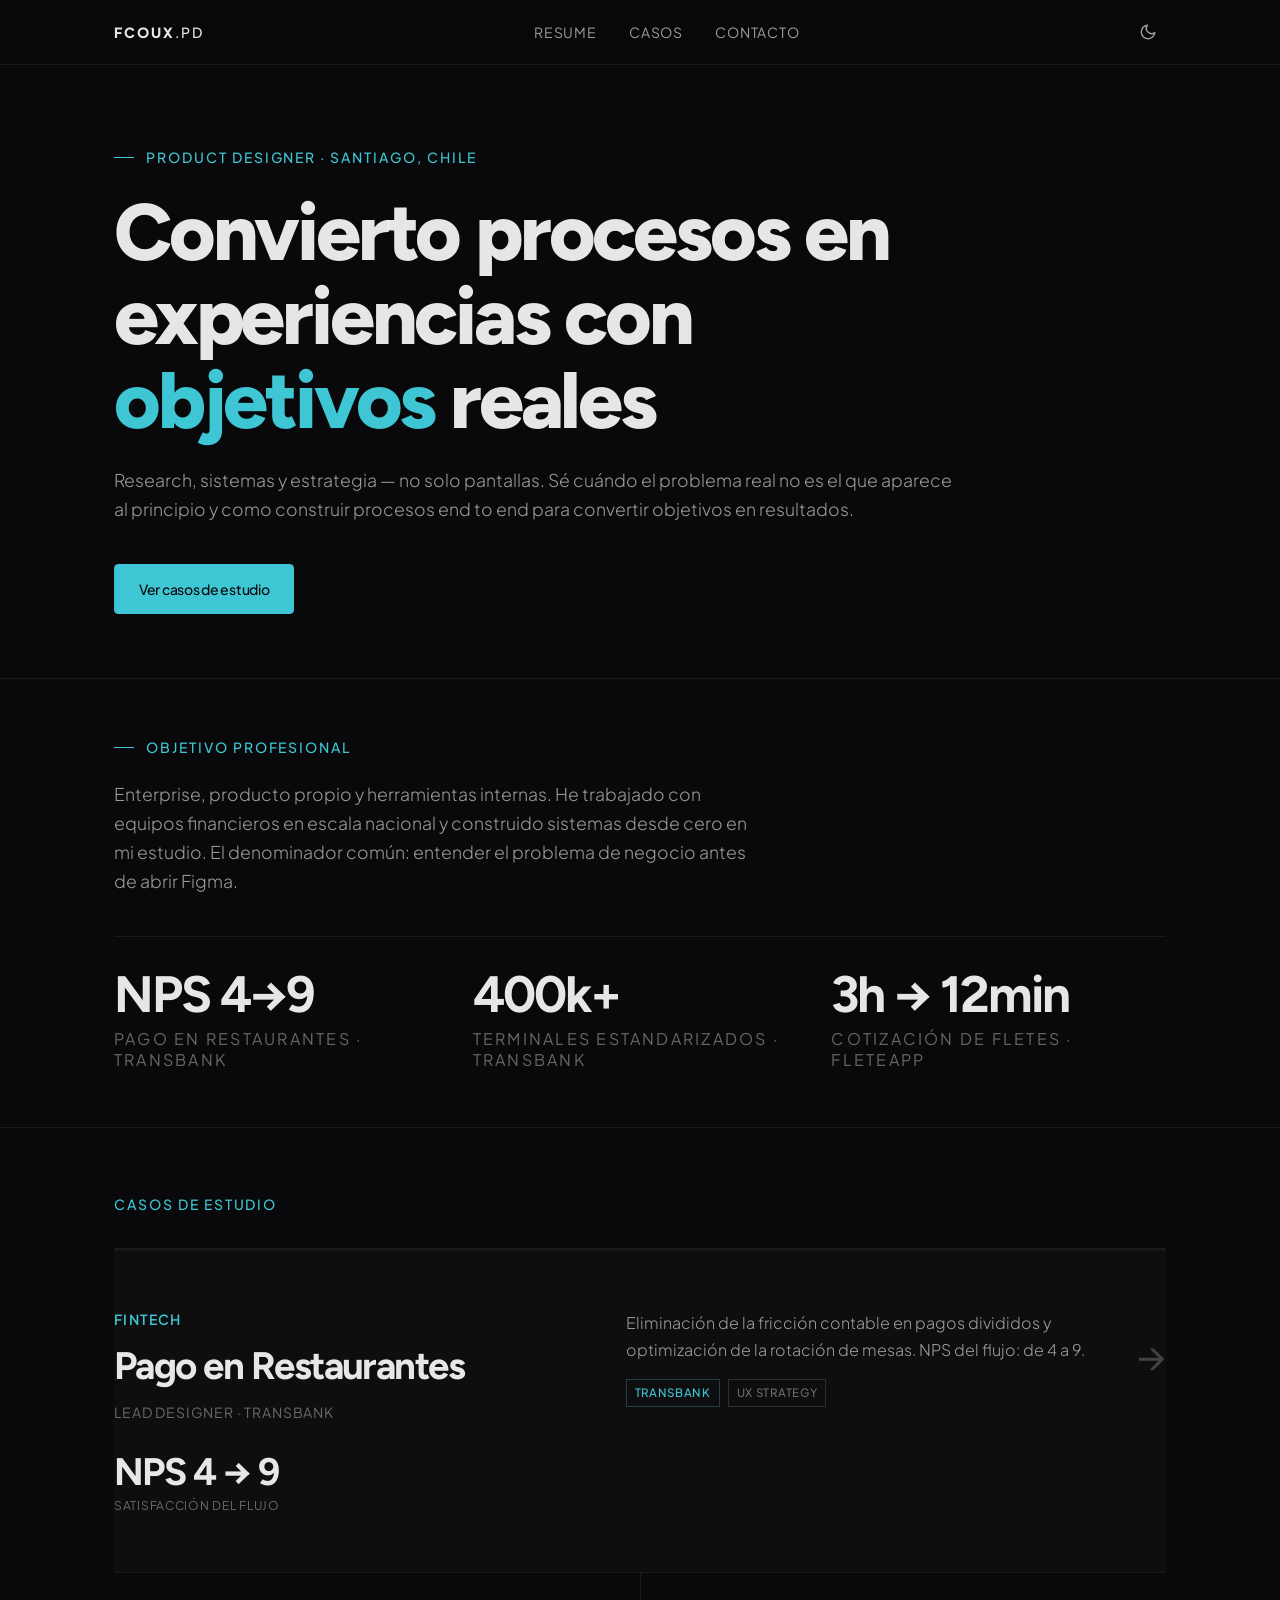
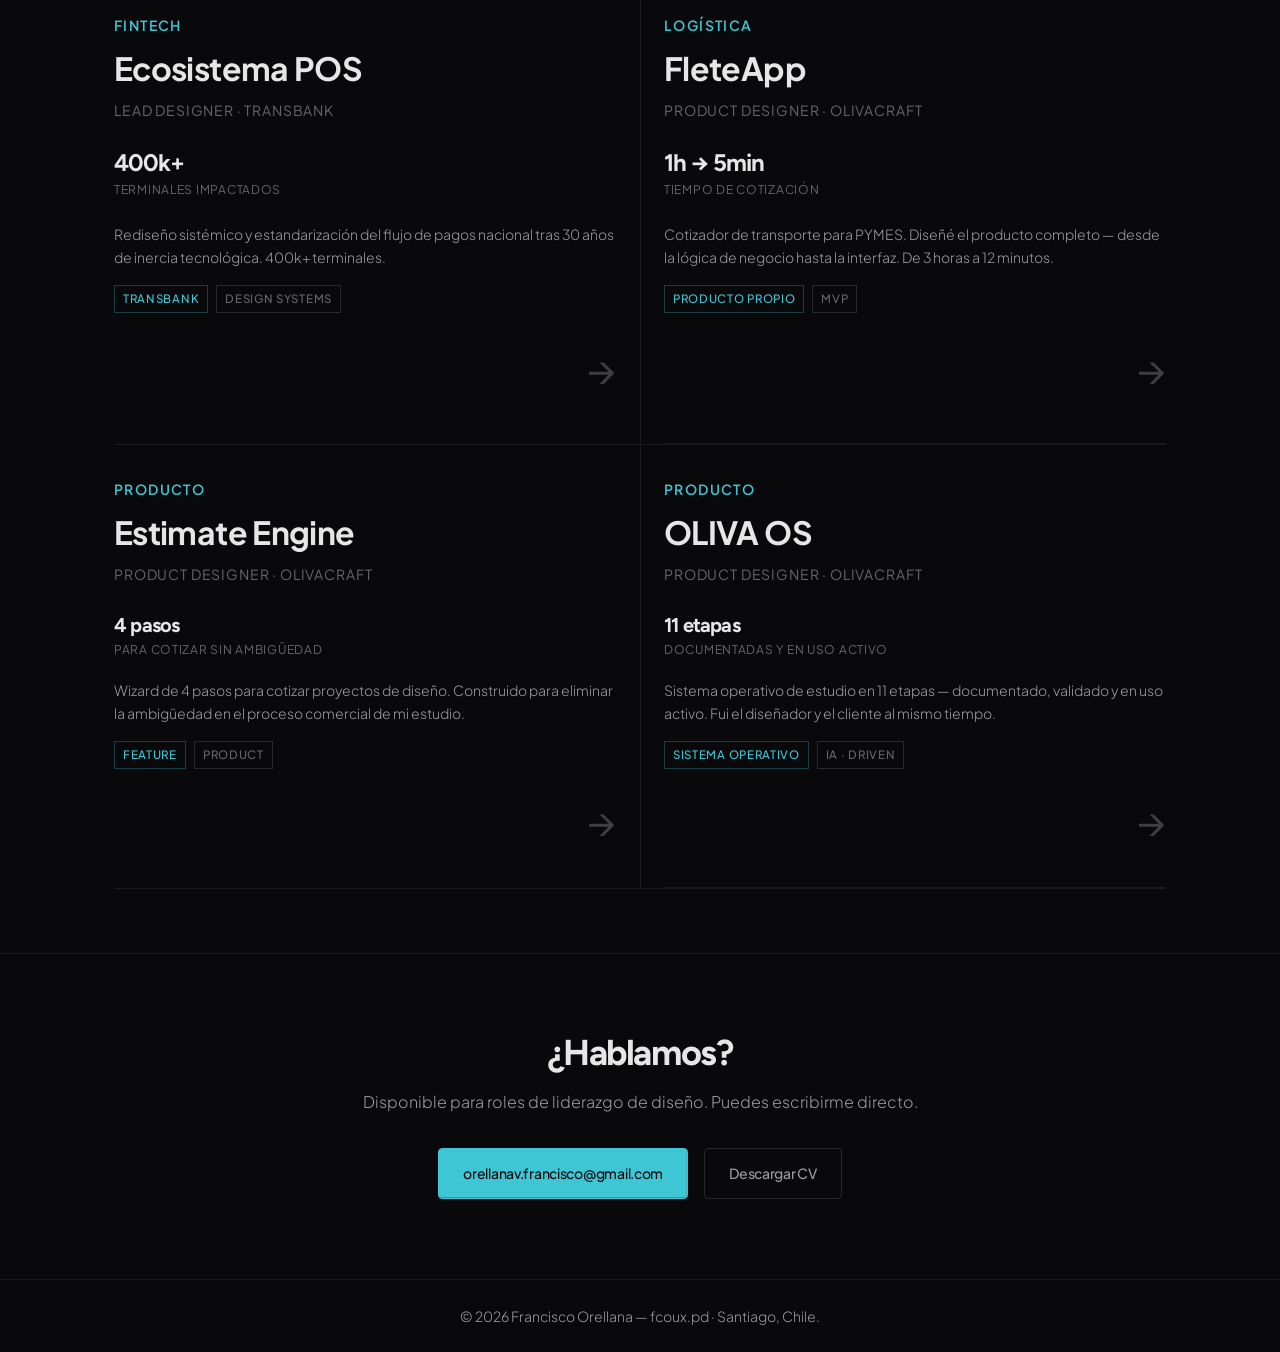
==== commit f7c5fc92: "feat: Phase 1 — CSS shared layer + deduplication Crea css/caso.css (~830 líneas) como capa compartid" ====
--- a/index.html
+++ b/index.html
@@ -140,7 +140,7 @@
                   <h3>FleteApp</h3>
                   <p class="project-role">Product Designer · Olivacraft</p>
                   <div class="card-metric">
-                    <span class="metric-value">3h → 12min</span>
+                    <span class="metric-value">1h → 5min</span>
                     <span class="metric-label">tiempo de cotización</span>
                   </div>
                 </div>
@@ -172,7 +172,7 @@
                 <div class="project-body">
                   <p class="project-description">Wizard de 4 pasos para cotizar proyectos de diseño. Construido para eliminar la ambigüedad en el proceso comercial de mi estudio.</p>
                   <div class="project-tags">
-                    <span class="tag tag-primary">Herramienta interna</span>
+                    <span class="tag tag-primary">Feature</span>
                     <span class="tag tag-secondary">Product</span>
                   </div>
                 </div>
@@ -194,8 +194,8 @@
                 <div class="project-body">
                   <p class="project-description">Sistema operativo de estudio en 11 etapas — documentado, validado y en uso activo. Fui el diseñador y el cliente al mismo tiempo.</p>
                   <div class="project-tags">
-                    <span class="tag tag-primary">IA + Producto</span>
-                    <span class="tag tag-secondary">Olivacraft</span>
+                    <span class="tag tag-primary">Sistema Operativo</span>
+                    <span class="tag tag-secondary">IA · Driven</span>
                   </div>
                 </div>
                 <span class="case-arrow" aria-hidden="true">→</span>
--- a/css/base.css
+++ b/css/base.css
@@ -38,6 +38,7 @@
   --text-md:   1.1rem;
   --text-lg:   1.15rem;
   --text-xl:   1.2rem;
+  --text-h3:   1.5rem;
   --text-h2:   clamp(1.5rem, 3vw, 2.25rem);
   --text-h1:   clamp(2.75rem, 7vw, 5rem);
 
@@ -334,11 +335,13 @@
 .tag-primary {
   color: var(--c-cyan);
   border: 1px solid rgba(62, 198, 212, 0.28);
+   font-size: var(--text-xs);
 }
 
 .tag-secondary {
   color: var(--c-ink-muted);
   border: 1px solid var(--c-border-mid);
+  font-size: var(--text-xs);
 }
 
 
@@ -368,7 +371,7 @@
   );
   background-size: 200% 100%;
   background-position: right center;
-  color: #09090B;
+  color: var(--c-night);
   border-color: var(--c-cyan);
   transition:
     background-position 350ms cubic-bezier(0.23, 1, 0.32, 1),
@@ -439,7 +442,7 @@
   display: flex;
   list-style: none;
   gap: 12px;
-  font-size: 0.85rem;
+  font-size: var(--text-sm);
   font-weight: 500;
   color: var(--c-ink-soft);
 }
@@ -466,7 +469,96 @@
 }
 
 
-/* 11. RESPONSIVE COMPARTIDO */
+/* 11. EYEBROW & CARD-BODY */
+
+.eyebrow {
+  display: inline-block;
+  font-size: var(--text-sm);
+  font-weight: 600;
+  text-transform: uppercase;
+  color: var(--c-cyan);
+  letter-spacing: var(--ls-label);
+  margin-bottom: var(--sp-4);
+}
+
+.card-body-metrics p {
+  font-size: var(--text-base);
+  color: var(--c-ink-soft);
+  line-height: var(--lh-relaxed);
+  margin-bottom: var(--sp-2);
+}
+
+.card-body-metrics p:last-child { margin-bottom: 0; }
+
+
+/* 11b. STAT-ROW (Resultado / Impacto) */
+
+.stat-row {
+  display: flex;
+  gap: var(--sp-16);
+  margin-bottom: var(--sp-14);
+  padding-bottom: var(--sp-14);
+  border-bottom: 1px solid var(--c-border);
+}
+
+.stat-item {
+  display: flex;
+  flex-direction: column;
+  gap: var(--sp-2);
+}
+
+.stat-value {
+  font-size: clamp(2rem, 4vw, 2.75rem);
+  font-weight: 700;
+  color: var(--c-cyan);
+  line-height: 1;
+  letter-spacing: -0.03em;
+}
+
+.stat-label {
+  font-size: var(--text-sm);
+  color: var(--c-ink-soft);
+  text-transform: uppercase;
+  letter-spacing: var(--ls-label);
+}
+
+@media (max-width: 768px) {
+  .stat-row {
+    flex-wrap: wrap;
+    gap: var(--sp-8);
+  }
+}
+
+
+/* 11c. IMPACT-LABEL (eyebrow estandarizado para cards de resultado) */
+
+.impact-label {
+  display: block;
+  font-size: var(--text-sm);
+  font-weight: 600;
+  text-transform: uppercase;
+  letter-spacing: var(--ls-label);
+  color: var(--c-cyan);
+  margin-bottom: var(--sp-4);
+}
+
+.impact-dashboard-grid .metric-card h4 {
+  font-size: 1.125rem;
+  font-weight: 700;
+  color: var(--c-ink);
+  margin: 0 0 var(--sp-2) 0;
+  line-height: var(--lh-snug);
+}
+
+.impact-dashboard-grid .metric-card p {
+  font-size: var(--text-base);
+  color: var(--c-ink-soft);
+  line-height: var(--lh-relaxed);
+  margin: 0;
+}
+
+
+/* 12. RESPONSIVE COMPARTIDO */
 
 @media (max-width: 768px) {
   .desktop-nav { display: none; }
--- a/css/index.css
+++ b/css/index.css
@@ -9,7 +9,7 @@
   display: flex;
   align-items: center;
   gap: var(--sp-3);
-  font-size: var(--text-xs);
+  font-size: var(--text-sm);
   font-weight: var(--fw-medium);
   letter-spacing: var(--ls-label);
   text-transform: uppercase;
@@ -30,11 +30,11 @@
 /* 2. SECTION LABEL */
 
 .section-label {
-  font-size: var(--text-xs);
+  font-size: var(--text-sm);
   font-weight: var(--fw-medium);
   letter-spacing: var(--ls-label);
   text-transform: uppercase;
-  color: var(--c-ink-muted);
+  color: var(--c-cyan);
   margin-bottom: var(--sp-8);
 }
 
@@ -64,7 +64,7 @@
   font-weight: var(--fw-light);
   line-height: var(--lh-relaxed);
   color: var(--c-ink-soft);
-  max-width: 460px;
+  max-width: 850px;
   margin-bottom: var(--sp-10);
 }
 
@@ -118,7 +118,7 @@
 }
 
 .stat-label {
-  font-size: var(--text-xs);
+  font-size: 1rem;
   font-weight: var(--fw-regular);
   color: var(--c-ink-muted);
   line-height: var(--lh-normal);
@@ -183,7 +183,7 @@
 }
 
 .project-role {
-  font-size: var(--text-xs);
+  font-size: var(--text-sm);
   font-weight: var(--fw-regular);
   color: var(--c-ink-muted);
   letter-spacing: var(--ls-wide);
@@ -206,7 +206,7 @@
 }
 
 .case-arrow {
-  font-size: 1.25rem;
+  font-size: 2.5rem;
   color: var(--c-ink-faint);
   flex-shrink: 0;
   padding-top: var(--sp-3);
@@ -230,7 +230,7 @@
   content: '';
   display: block;
   height: 2px;
-  background: var(--c-cyan);
+  background: var(--c-border);
   opacity: 0.45;
 }
 
@@ -327,7 +327,7 @@
 
 .metric-label {
   display: block;
-  font-size: var(--text-2xs);
+  font-size: 0.75rem;
   color: var(--c-ink-muted);
   letter-spacing: var(--ls-wide);
   text-transform: uppercase;
@@ -422,7 +422,15 @@
   }
 
   .project-card--featured .project-meta h3 {
-    font-size: clamp(1.4rem, 5vw, 1.75rem);
+    font-size: 2rem;
+  }
+
+  .project-meta h3 {
+    font-size: 1.5rem;
+  }
+
+  .projects-row--compact .project-meta h3 {
+    font-size: 1.5rem;
   }
 }
 
@@ -440,11 +448,27 @@
     max-width: 100%;
   }
 
+  .stat-number {
+    font-size: clamp(1.75rem, 8vw, 2.25rem);
+  }
+
   .stats-strip {
     grid-template-columns: 1fr;
     gap: var(--sp-6);
   }
 
+  .project-card--featured .project-meta h3 {
+    font-size: 1.75rem;
+  }
+
+  .project-meta h3 {
+    font-size: 1.25rem;
+  }
+
+  .projects-row--compact .project-meta h3 {
+    font-size: 1.25rem;
+  }
+
   .section-contact {
     padding: var(--sp-14) 0;
   }
@@ -454,4 +478,16 @@
   .hero h1 {
     font-size: clamp(2rem, 11vw, 2.5rem);
   }
-}
+
+  .project-card--featured .project-meta h3 {
+    font-size: 1.5rem;
+  }
+
+  .project-meta h3 {
+    font-size: 1.1rem;
+  }
+
+  .projects-row--compact .project-meta h3 {
+    font-size: 1.1rem;
+  }
+}
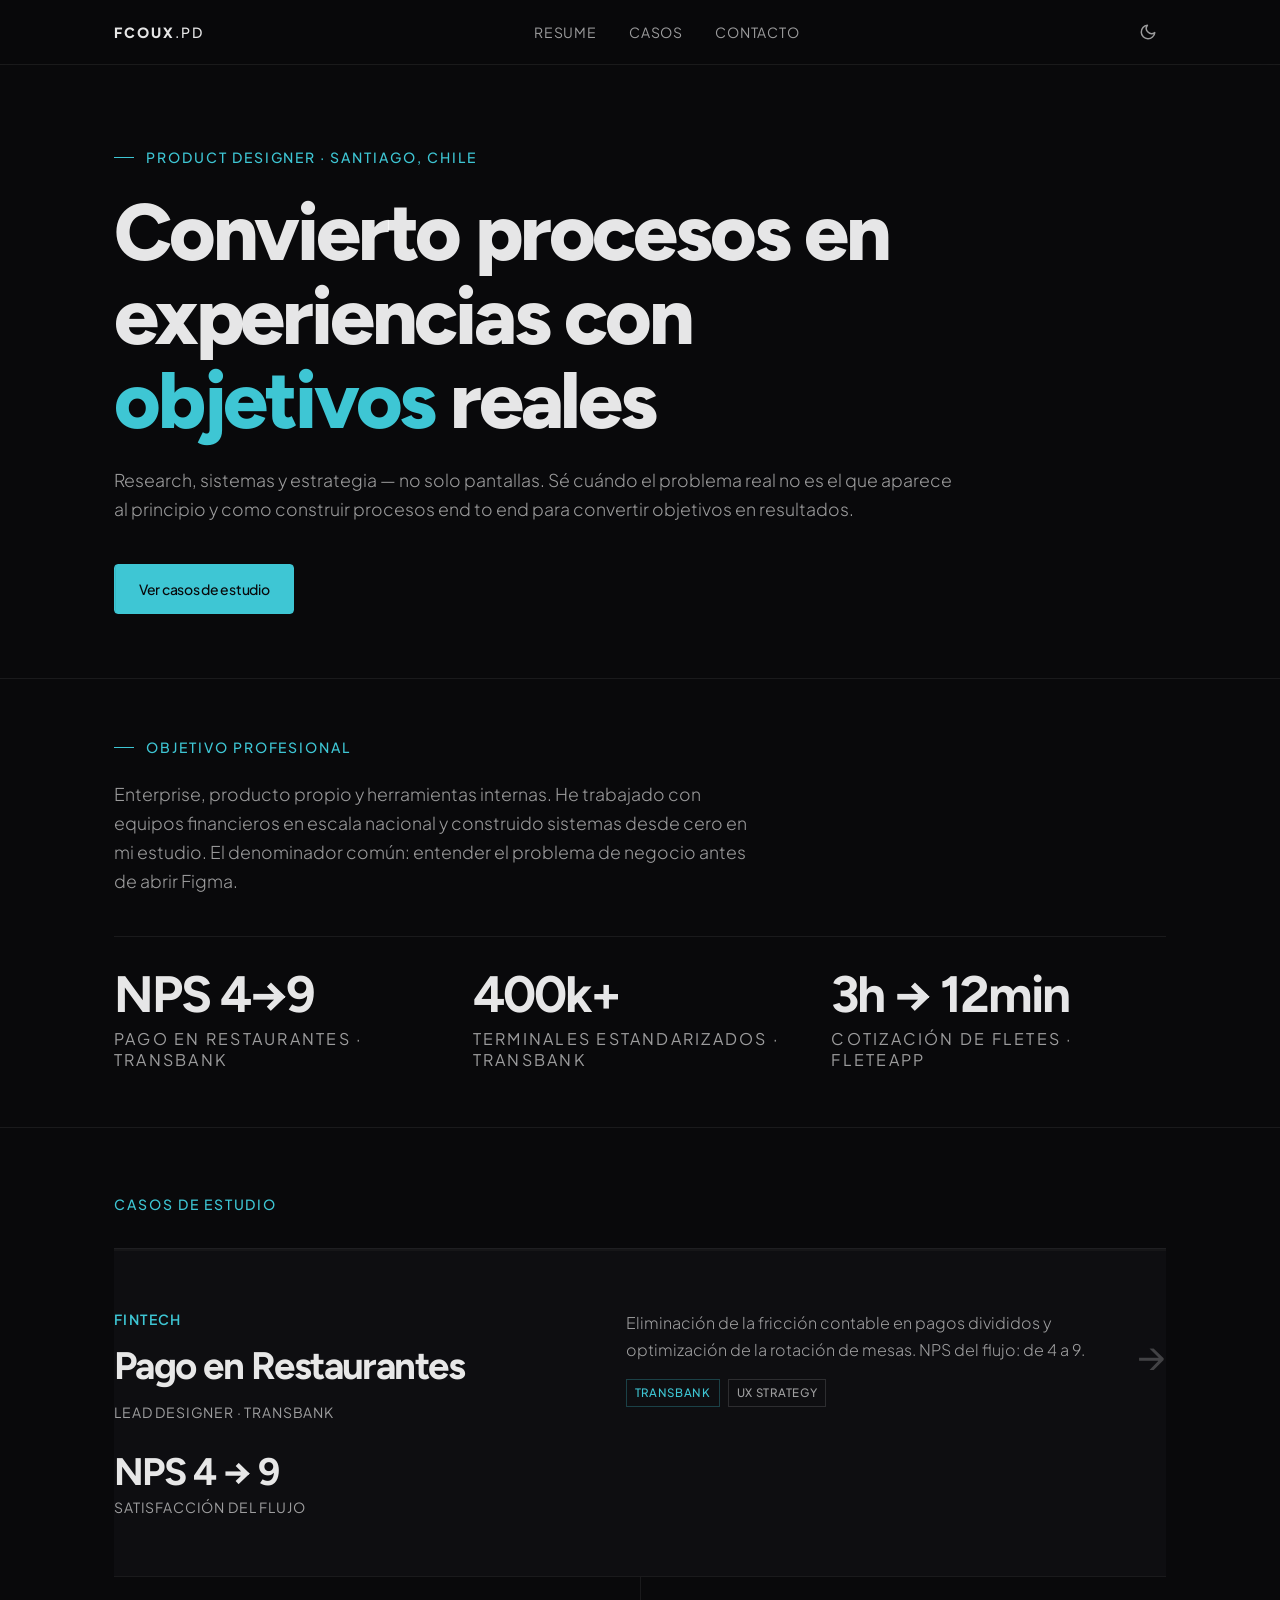
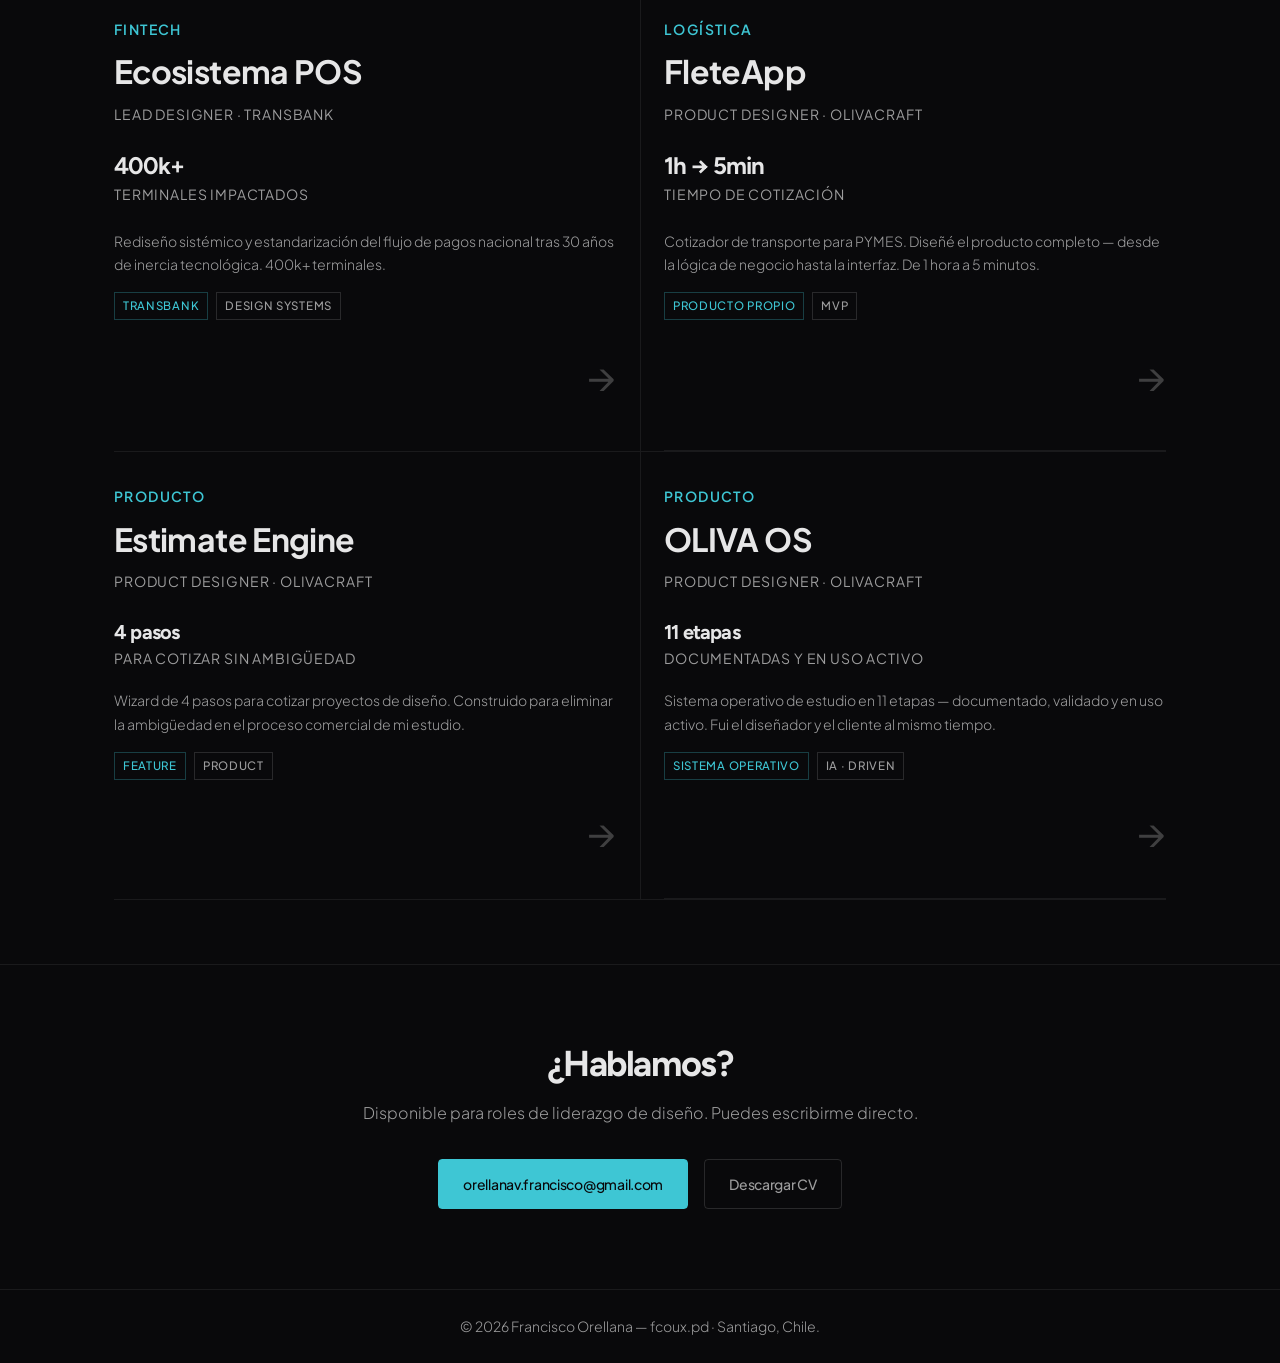
==== commit 514647d8: "audit fixes: 11 design & content issues resolved - tokens: --text-icon (1.75rem) y --c-success* agre" ====
--- a/index.html
+++ b/index.html
@@ -4,9 +4,9 @@
 <head>
   <meta charset="UTF-8" />
   <meta name="viewport" content="width=device-width, initial-scale=1.0" />
-  <title>Francisco Orellana | Product Designer</title>
+  <title>Francisco Orellana — fcoux.pd</title>
   <meta name="description" content="Product Designer con foco en research, sistemas y estrategia. He escalado flujos de pago nacionales y rediseñado ecosistemas de alta transaccionalidad." />
-  <meta property="og:title" content="Francisco Orellana | Product Designer" />
+  <meta property="og:title" content="Francisco Orellana — fcoux.pd" />
   <meta property="og:description" content="Product Designer con foco en research, sistemas y estrategia. He escalado flujos de pago nacionales y rediseñado ecosistemas de alta transaccionalidad." />
   <meta property="og:image" content="https://fcohubto.github.io/fco-orellana-pd/media/preview.jpg" />
   <meta property="og:url" content="https://fcohubto.github.io/fco-orellana-pd/" />
@@ -145,7 +145,7 @@
                   </div>
                 </div>
                 <div class="project-body">
-                  <p class="project-description">Cotizador de transporte para PYMES. Diseñé el producto completo — desde la lógica de negocio hasta la interfaz. De 3 horas a 12 minutos.</p>
+                  <p class="project-description">Cotizador de transporte para PYMES. Diseñé el producto completo — desde la lógica de negocio hasta la interfaz. De 1 hora a 5 minutos.</p>
                   <div class="project-tags">
                     <span class="tag tag-primary">Producto propio</span>
                     <span class="tag tag-secondary">MVP</span>
--- a/css/base.css
+++ b/css/base.css
@@ -25,6 +25,11 @@
   /* Bordes */
   --c-border:     rgba(255, 255, 255, 0.07);
   --c-border-mid: rgba(255, 255, 255, 0.13);
+
+  /* Estado */
+  --c-success:        #059669;
+  --c-success-bg:     rgba(5, 150, 105, 0.12);
+  --c-success-border: rgba(5, 150, 105, 0.20);
 
   /* Fuentes */
   --font:         'Plus Jakarta Sans', system-ui, sans-serif;
@@ -38,6 +43,7 @@
   --text-md:   1.1rem;
   --text-lg:   1.15rem;
   --text-xl:   1.2rem;
+  --text-icon: 1.75rem;
   --text-h3:   1.5rem;
   --text-h2:   clamp(1.5rem, 3vw, 2.25rem);
   --text-h1:   clamp(2.75rem, 7vw, 5rem);
@@ -339,7 +345,7 @@
 }
 
 .tag-secondary {
-  color: var(--c-ink-muted);
+  color: var(--c-ink-soft);
   border: 1px solid var(--c-border-mid);
   font-size: var(--text-xs);
 }
@@ -469,6 +475,59 @@
 }
 
 
+/* 10b. CASE NAV — navegación macro entre casos de estudio */
+
+.case-nav .case-nav-track {
+  display: flex;
+  align-items: center;
+  justify-content: space-between;
+  gap: 16px;
+}
+
+.case-nav-prev,
+.case-nav-next {
+  display: flex;
+  align-items: center;
+  gap: 8px;
+  font-size: var(--text-sm);
+  font-weight: 500;
+  color: var(--c-ink-soft);
+  text-decoration: none;
+  transition: color var(--ease);
+  flex: 1;
+  min-width: 0;
+}
+
+.case-nav-prev { justify-content: flex-start; }
+.case-nav-next { justify-content: flex-end; }
+
+.case-nav-prev:hover,
+.case-nav-next:hover { color: var(--c-cyan); }
+
+.case-nav-label {
+  white-space: nowrap;
+  overflow: hidden;
+  text-overflow: ellipsis;
+}
+
+.case-nav-ghost { flex: 1; }
+
+.case-nav-identity {
+  font-size: var(--text-sm);
+  font-weight: 600;
+  color: var(--c-ink);
+  white-space: nowrap;
+  letter-spacing: 0.06em;
+  text-transform: uppercase;
+  text-align: center;
+  flex-shrink: 0;
+}
+
+@media (max-width: 640px) {
+  .case-nav-label { display: none; }
+}
+
+
 /* 11. EYEBROW & CARD-BODY */
 
 .eyebrow {
--- a/css/index.css
+++ b/css/index.css
@@ -120,7 +120,7 @@
 .stat-label {
   font-size: 1rem;
   font-weight: var(--fw-regular);
-  color: var(--c-ink-muted);
+  color: var(--c-ink-soft);
   line-height: var(--lh-normal);
 }
 
@@ -185,7 +185,7 @@
 .project-role {
   font-size: var(--text-sm);
   font-weight: var(--fw-regular);
-  color: var(--c-ink-muted);
+  color: var(--c-ink-soft);
   letter-spacing: var(--ls-wide);
   text-transform: uppercase;
 }
@@ -327,8 +327,8 @@
 
 .metric-label {
   display: block;
-  font-size: 0.75rem;
-  color: var(--c-ink-muted);
+  font-size: var(--text-sm);
+  color: var(--c-ink-soft);
   letter-spacing: var(--ls-wide);
   text-transform: uppercase;
   margin-top: 4px;
@@ -458,7 +458,7 @@
   }
 
   .project-card--featured .project-meta h3 {
-    font-size: 1.75rem;
+    font-size: var(--text-icon);
   }
 
   .project-meta h3 {
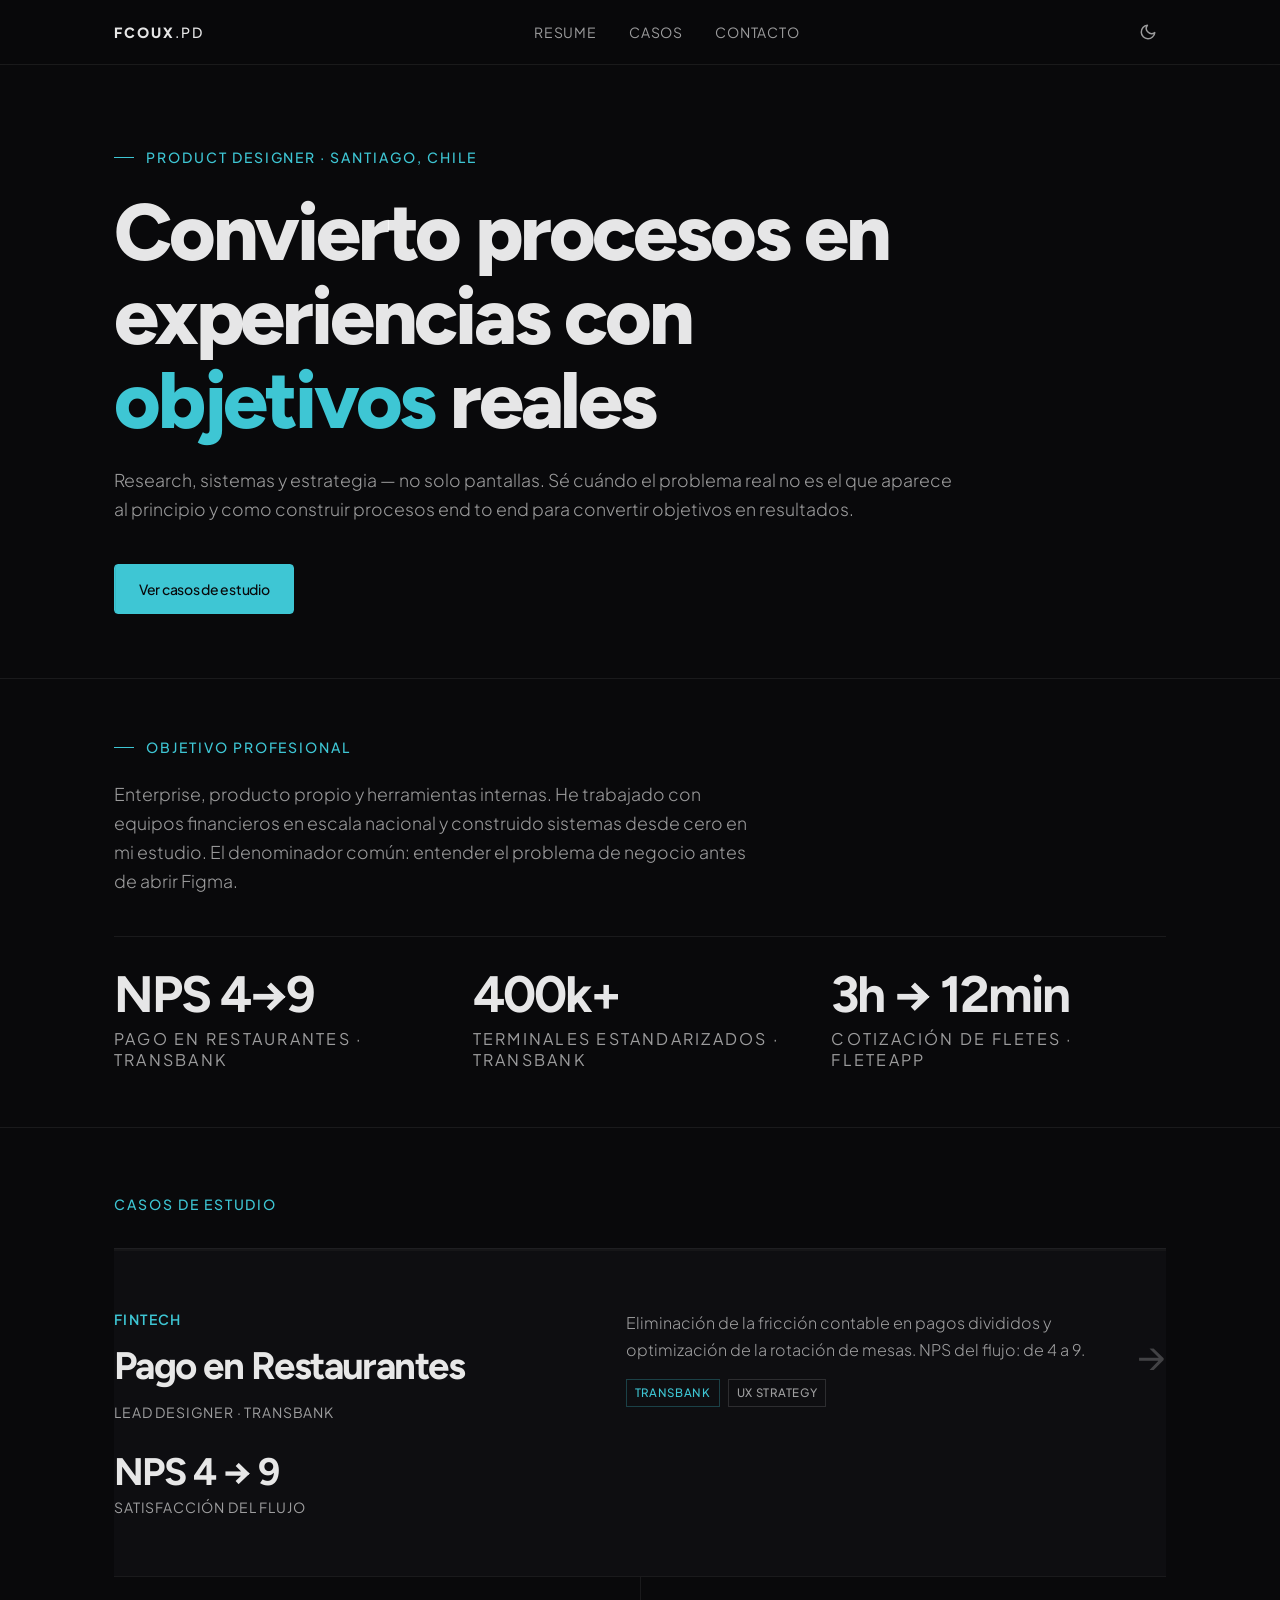
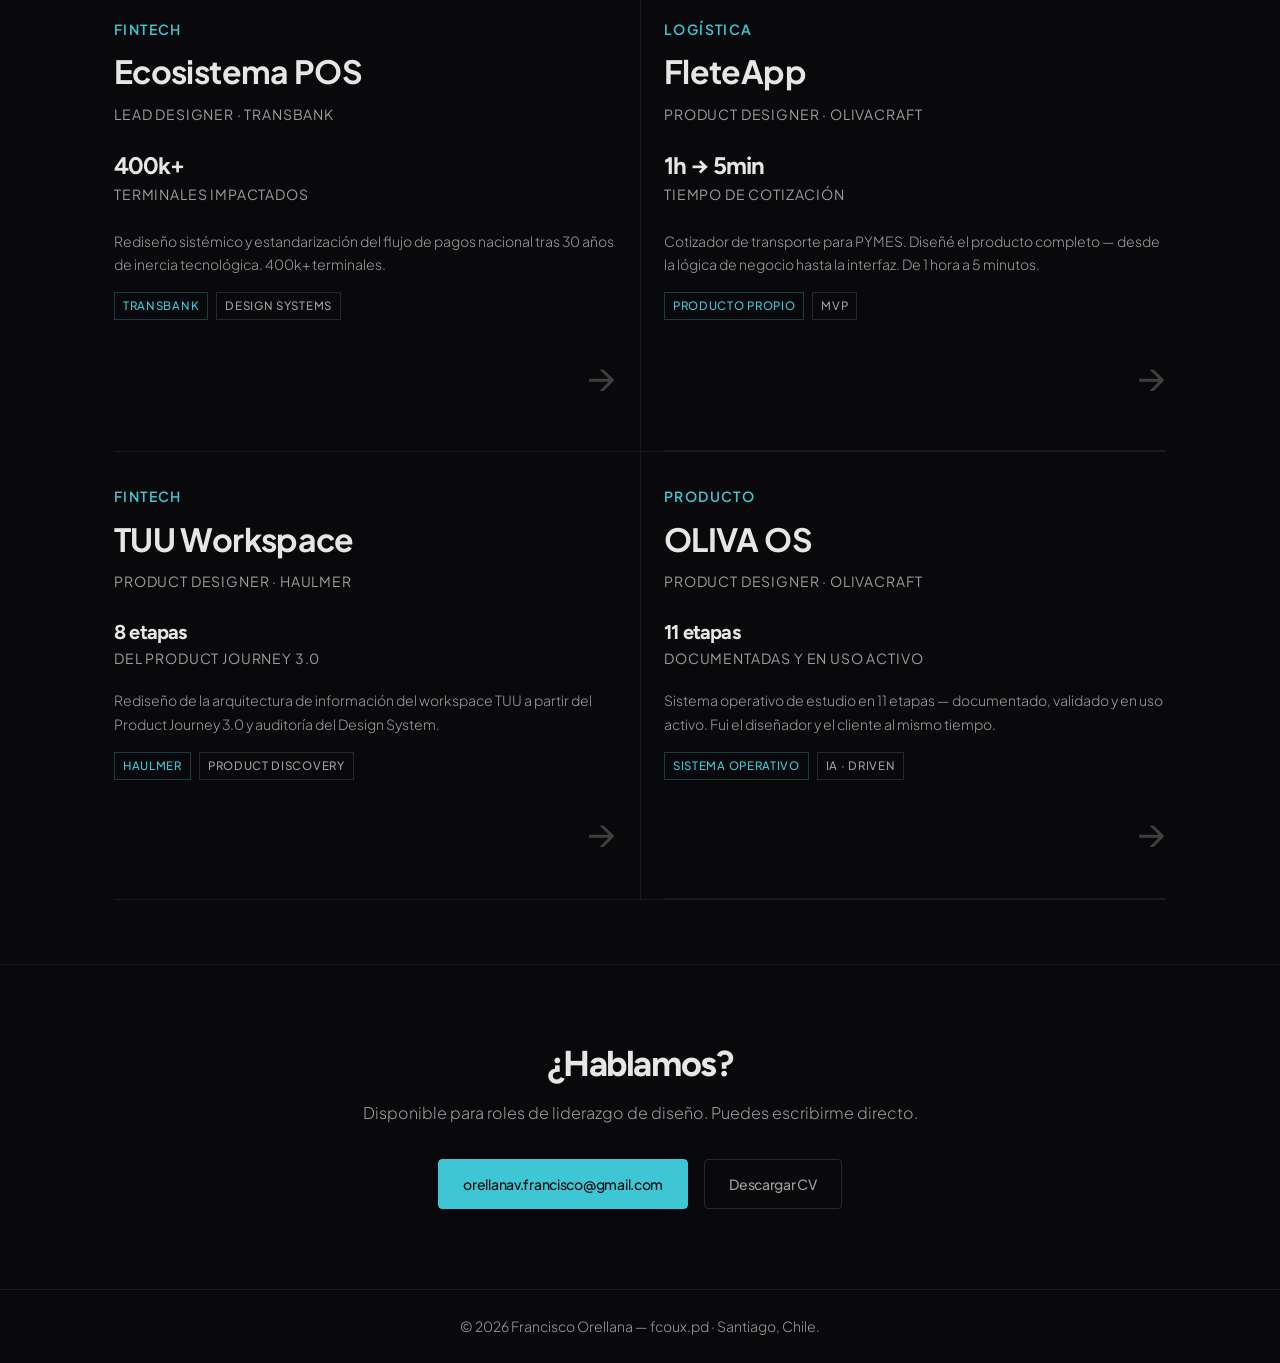
==== commit 52d6d24a: "Nuevo caso Haulmer + alineación CV-portfolio en todos los casos - Agrega css/haulmer.css y html/haul" ====
--- a/index.html
+++ b/index.html
@@ -159,21 +159,21 @@
           <!-- ROW COMPACT -->
           <div class="projects-row projects-row--compact">
             <article class="project-card">
-              <a href="html/estimate.html" class="project-card-link">
-                <div class="project-meta">
-                  <span class="case-num">Producto</span>
-                  <h3>Estimate Engine</h3>
-                  <p class="project-role">Product Designer · Olivacraft</p>
-                  <div class="card-metric">
-                    <span class="metric-value">4 pasos</span>
-                    <span class="metric-label">para cotizar sin ambigüedad</span>
-                  </div>
-                </div>
-                <div class="project-body">
-                  <p class="project-description">Wizard de 4 pasos para cotizar proyectos de diseño. Construido para eliminar la ambigüedad en el proceso comercial de mi estudio.</p>
-                  <div class="project-tags">
-                    <span class="tag tag-primary">Feature</span>
-                    <span class="tag tag-secondary">Product</span>
+              <a href="html/haulmer.html" class="project-card-link">
+                <div class="project-meta">
+                  <span class="case-num">Fintech</span>
+                  <h3>TUU Workspace</h3>
+                  <p class="project-role">Product Designer · Haulmer</p>
+                  <div class="card-metric">
+                    <span class="metric-value">8 etapas</span>
+                    <span class="metric-label">del Product Journey 3.0</span>
+                  </div>
+                </div>
+                <div class="project-body">
+                  <p class="project-description">Rediseño de la arquitectura de información del workspace TUU a partir del Product Journey 3.0 y auditoría del Design System.</p>
+                  <div class="project-tags">
+                    <span class="tag tag-primary">Haulmer</span>
+                    <span class="tag tag-secondary">Product Discovery</span>
                   </div>
                 </div>
                 <span class="case-arrow" aria-hidden="true">→</span>
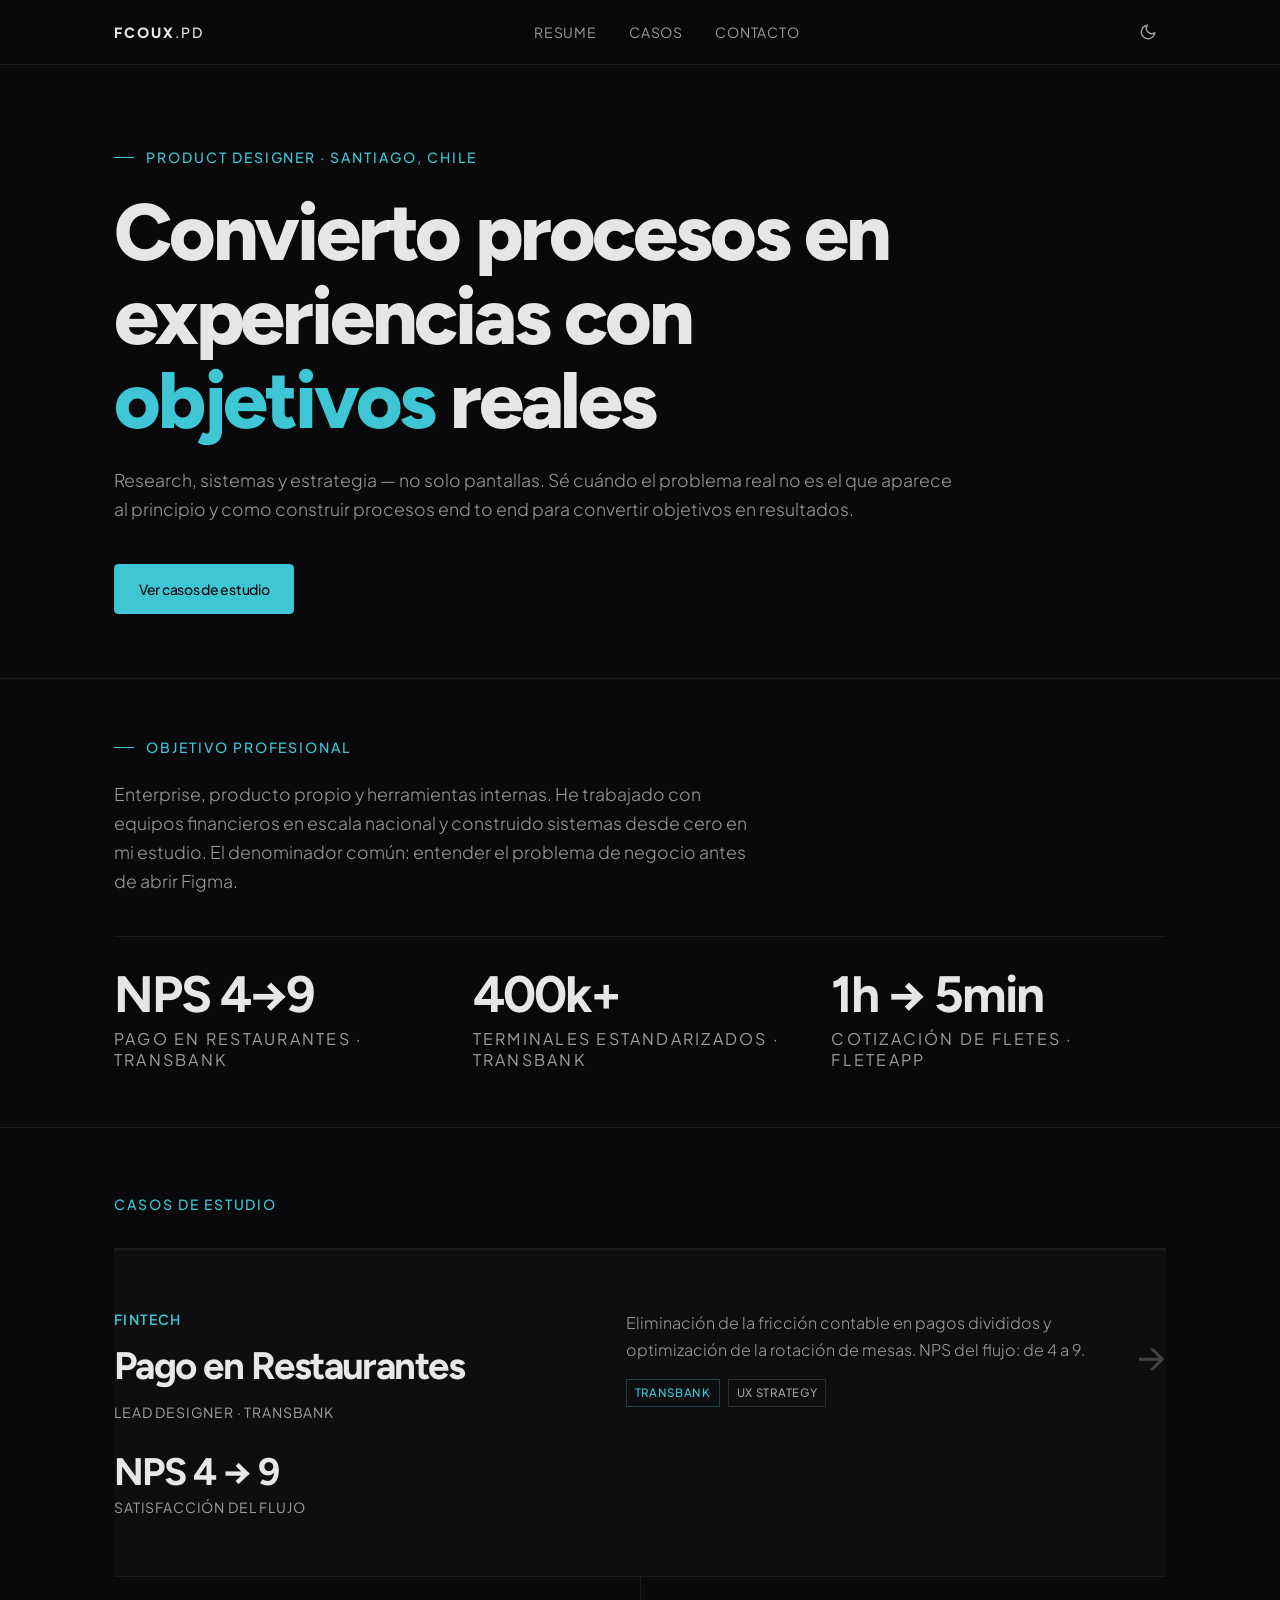
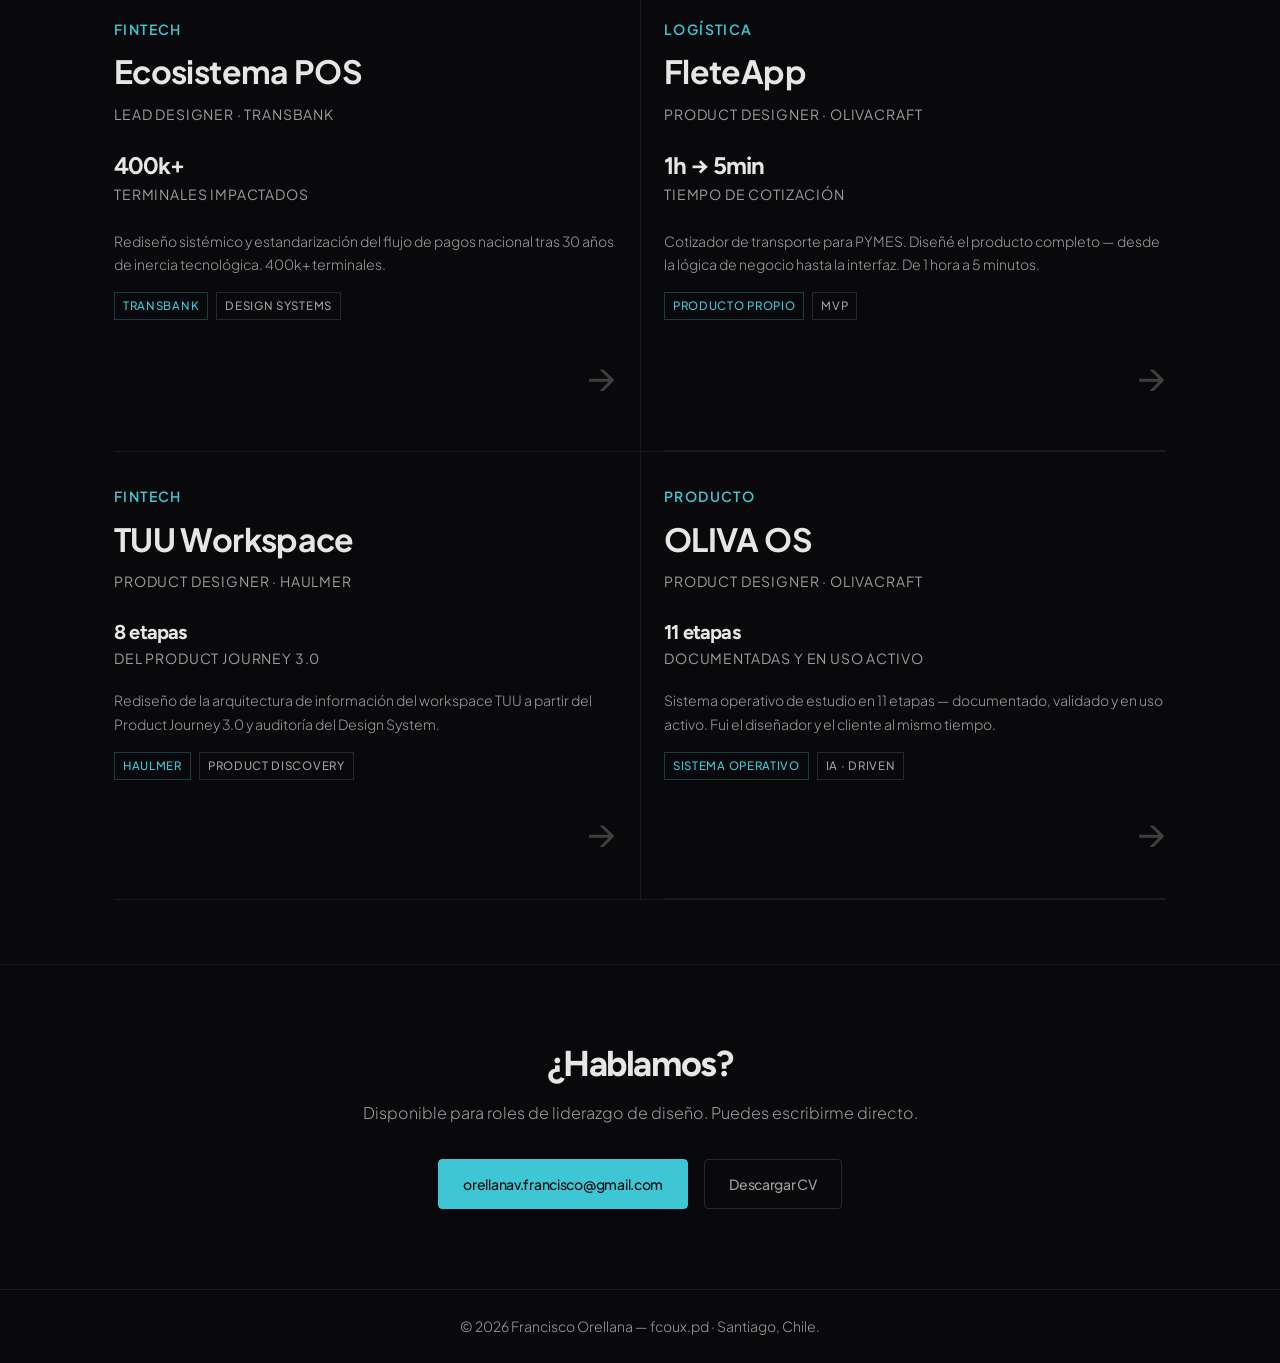
==== commit 0b2e1d35: "Update shipping time from 3h to 1h" ====
--- a/index.html
+++ b/index.html
@@ -73,7 +73,7 @@
             <span class="stat-label">Terminales estandarizados · Transbank</span>
           </div>
           <div class="stat-item">
-            <span class="stat-number">3h → 12min</span>
+            <span class="stat-number">1h → 5min</span>
             <span class="stat-label">Cotización de fletes · FleteApp</span>
           </div>
         </div>
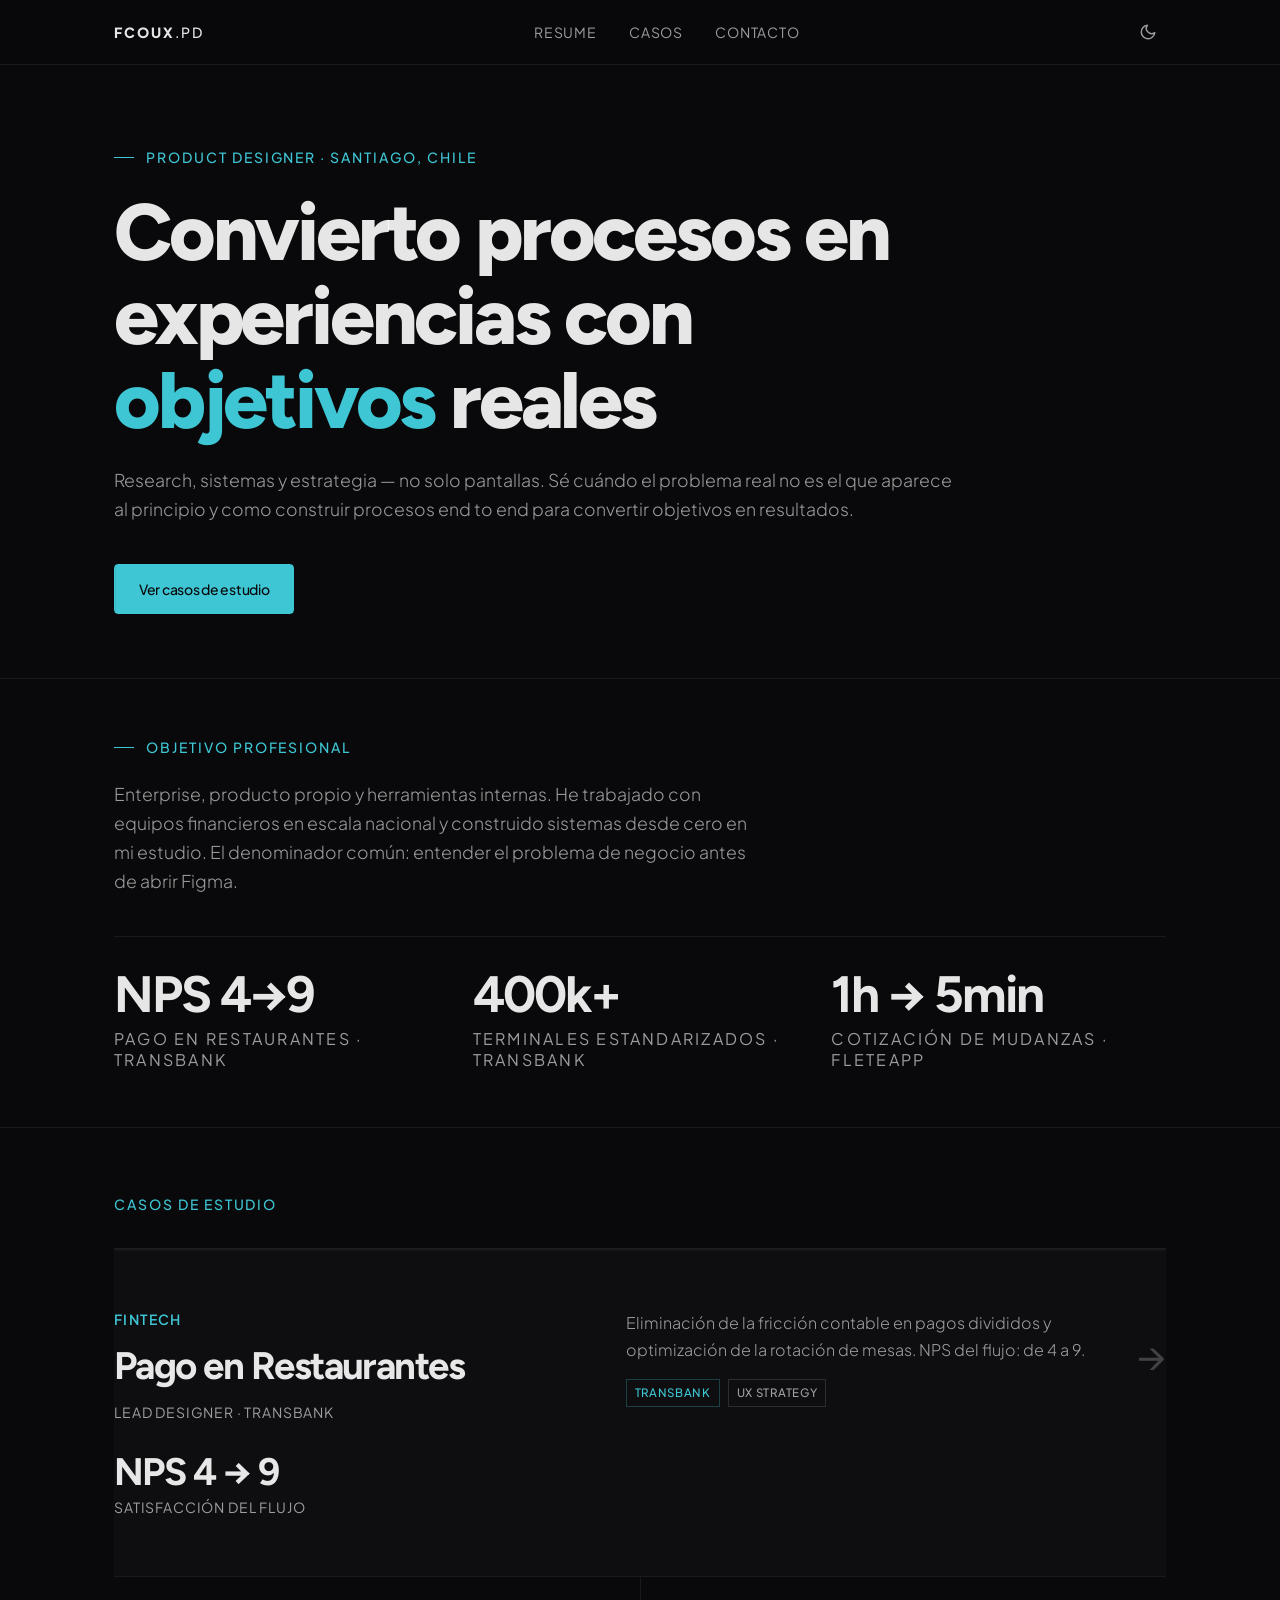
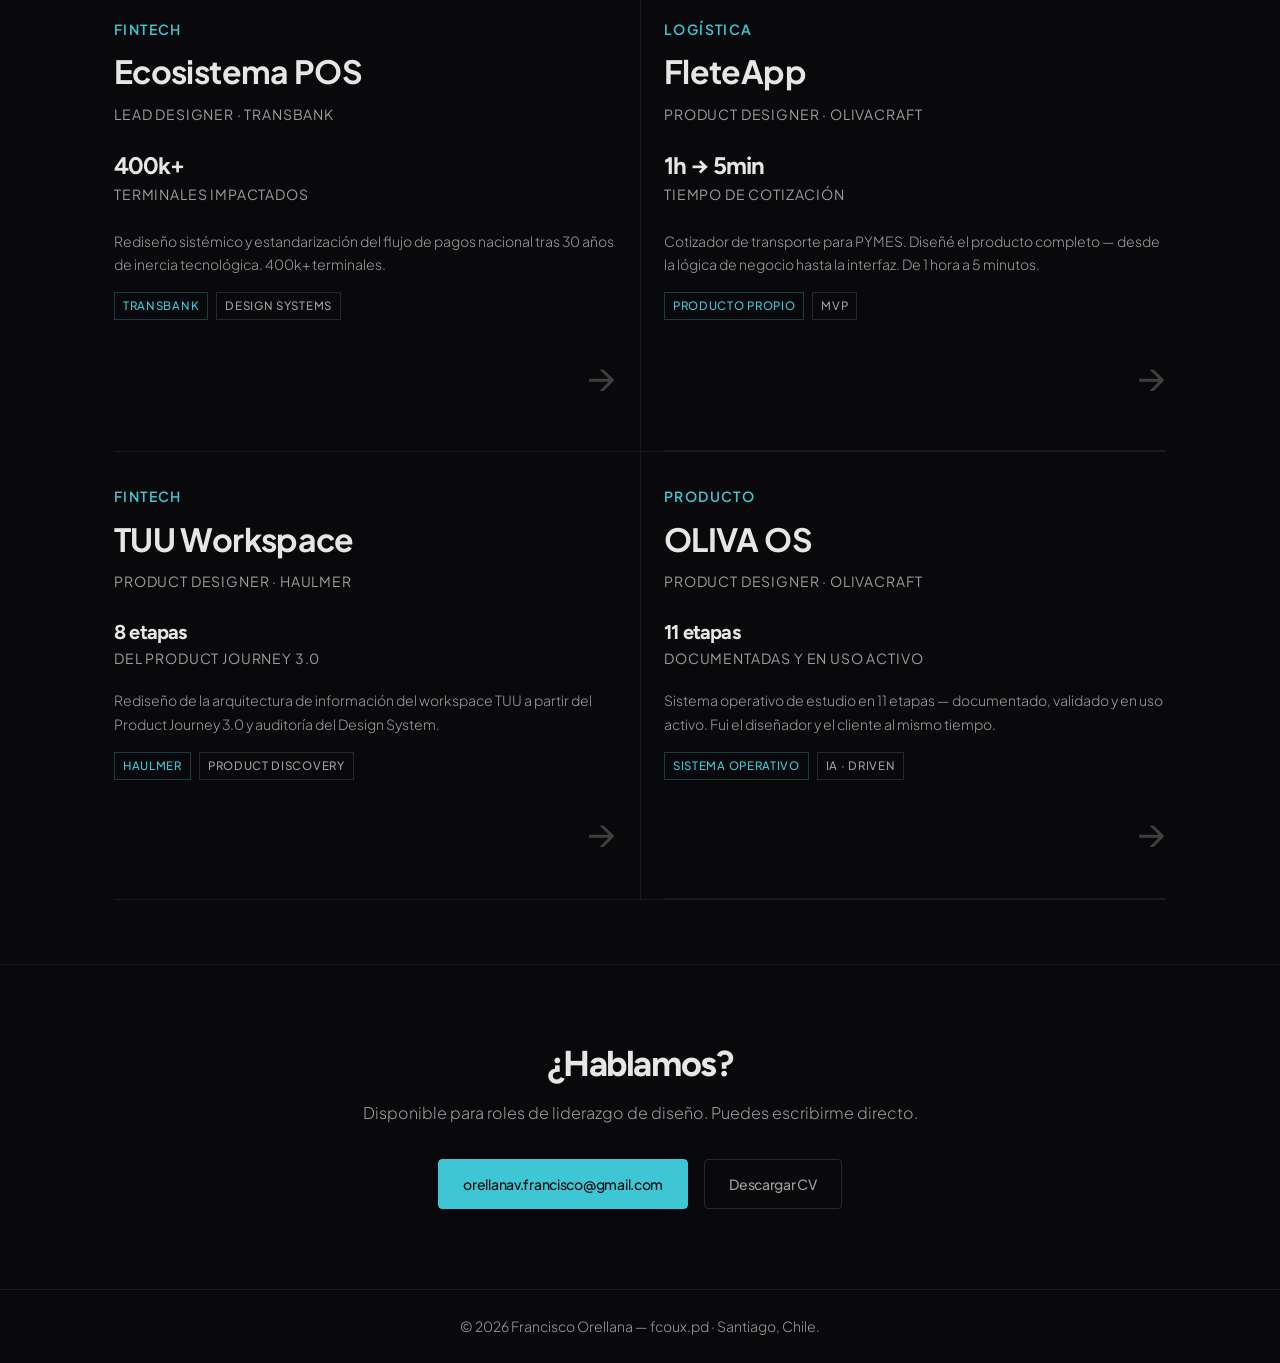
==== commit 22626a6d: "Update index.html Corregido enlace del CV-actualizado Home Corregida métrica de flete app a 1 h > 5" ====
--- a/index.html
+++ b/index.html
@@ -74,7 +74,7 @@
           </div>
           <div class="stat-item">
             <span class="stat-number">1h → 5min</span>
-            <span class="stat-label">Cotización de fletes · FleteApp</span>
+            <span class="stat-label">Cotización de Mudanzas · FleteApp</span>
           </div>
         </div>
       </div>
@@ -214,7 +214,7 @@
         <p>Disponible para roles de liderazgo de diseño. Puedes escribirme directo.</p>
         <div class="contact-actions">
           <a href="mailto:orellanav.francisco@gmail.com" class="btn btn-primary">orellanav.francisco@gmail.com</a>
-          <a href="media/cv-francisco-orellana.pdf" class="btn btn-outline" target="_blank" rel="noopener">Descargar CV</a>
+          <a href="https://drive.google.com/file/d/1DukevKoUTuz3YmqU4nQAWcCzyHPK4ZQq/view?usp=sharingf" class="btn btn-outline" target="_blank" rel="noopener">Descargar CV</a>
         </div>
       </div>
     </section>
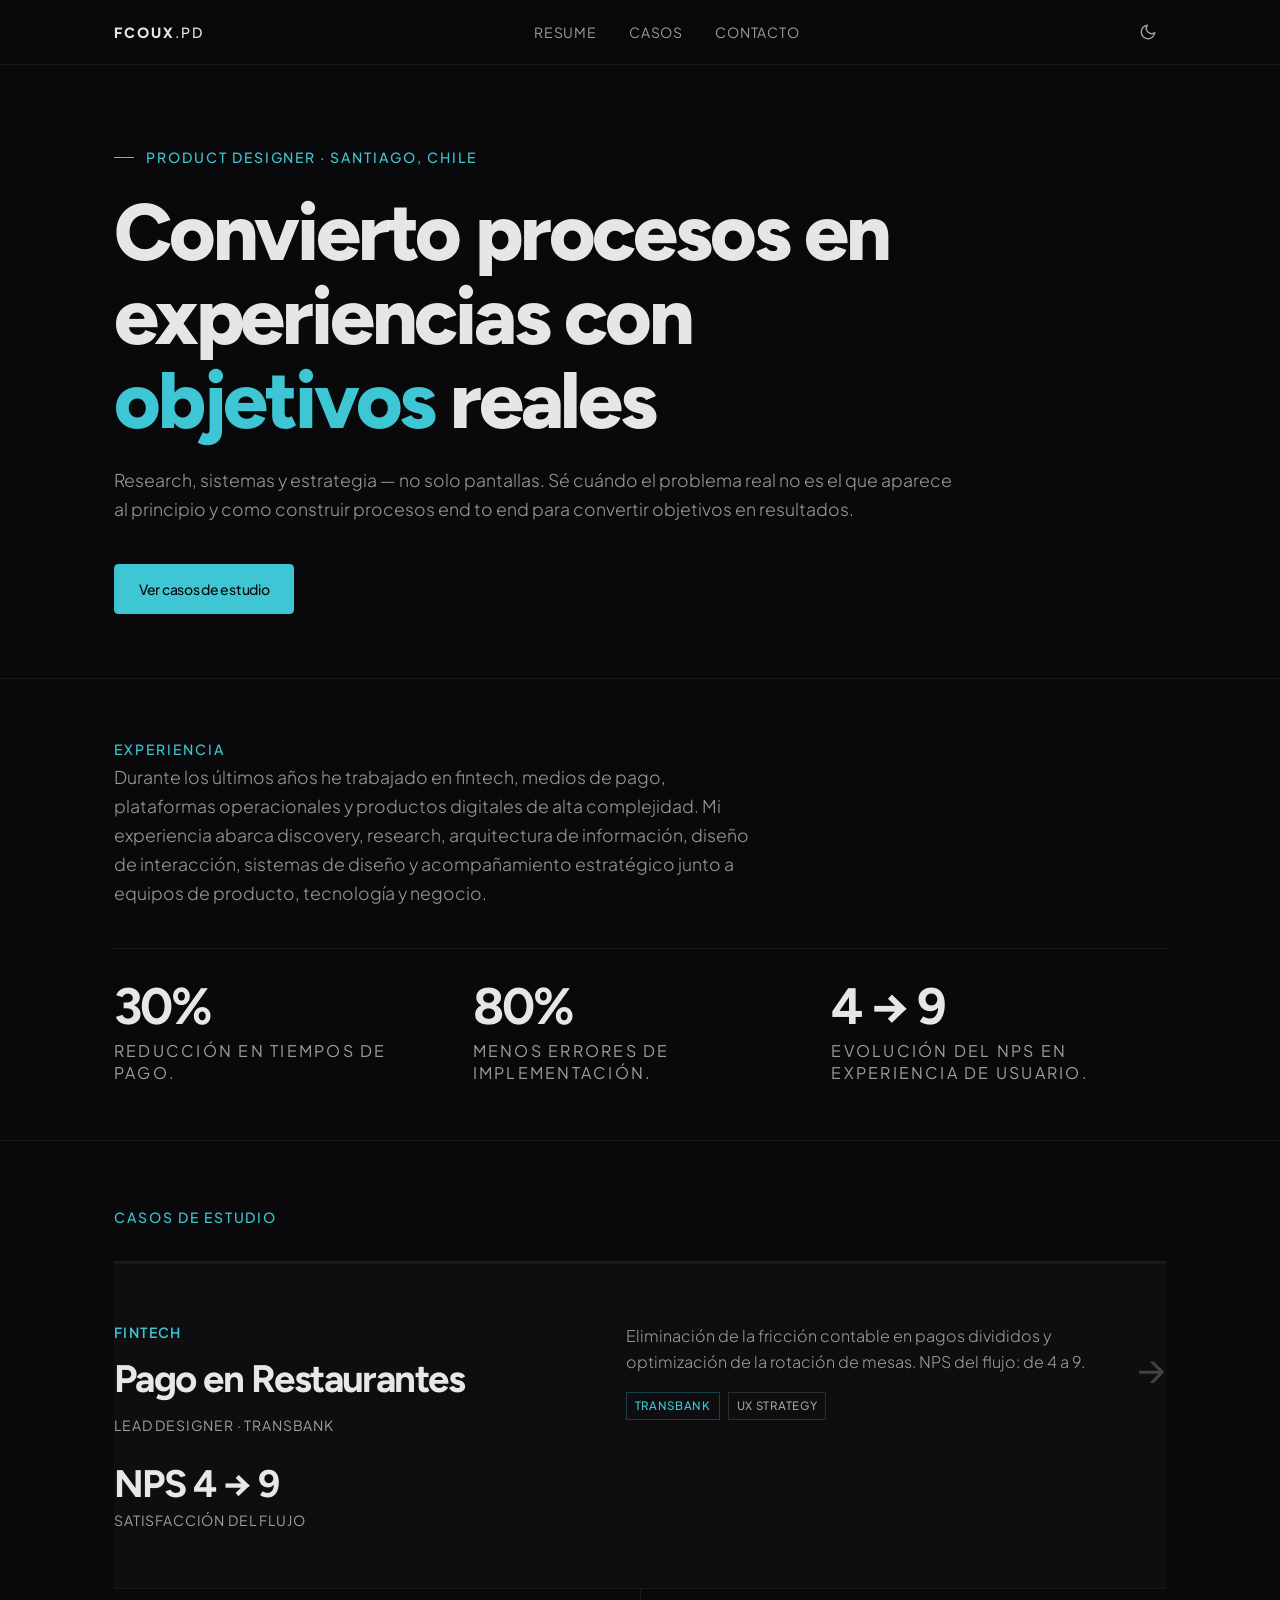
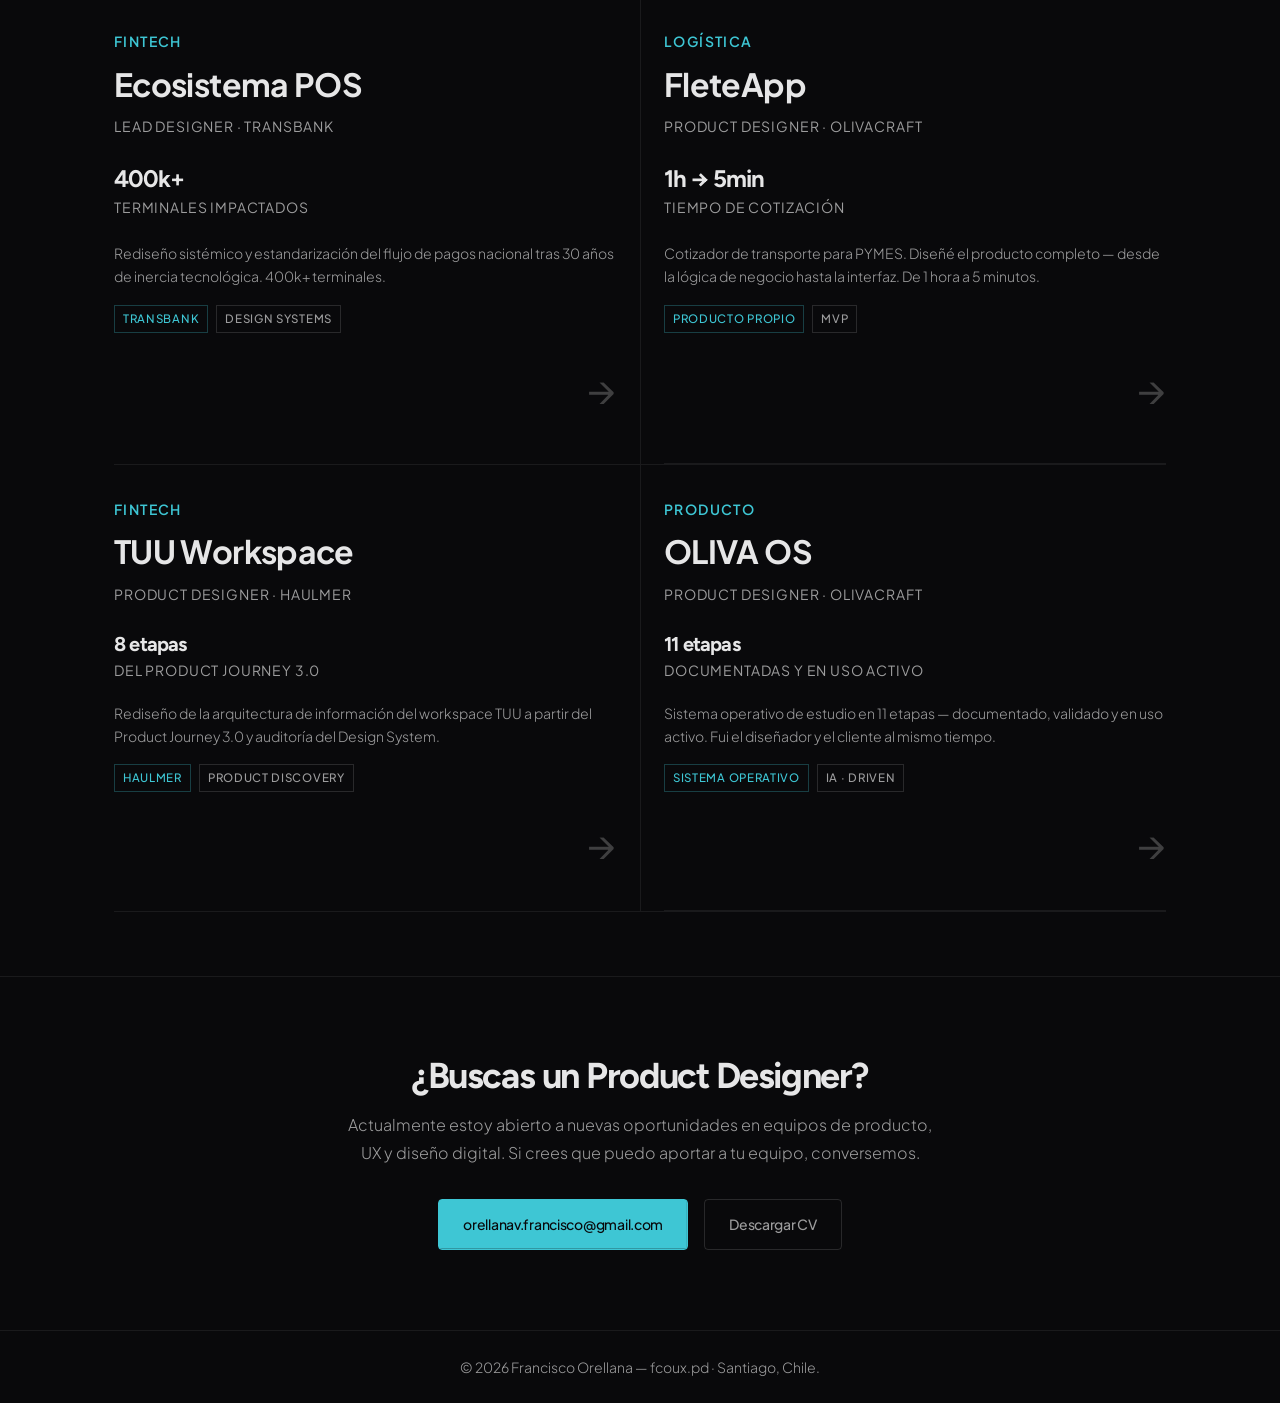
==== commit b31f0777: "Update index.html Cambio en section experiencia" ====
--- a/index.html
+++ b/index.html
@@ -58,27 +58,51 @@
       </div>
     </section>
 
+   
     <!-- ABOUT -->
-    <section class="section-about" id="about">
-      <div class="container">
-        <p class="eyebrow">Objetivo Profesional</p>
-        <p class="about-lead">Enterprise, producto propio y herramientas internas. He trabajado con equipos financieros en escala nacional y construido sistemas desde cero en mi estudio. El denominador común: entender el problema de negocio antes de abrir Figma.</p>
+    <section class="section-about">
+
+    <div class="container">
+
+        <span class="section-label">
+            Experiencia
+        </span>
+
+        <p class="about-lead">
+            Durante los últimos años he trabajado en fintech, medios de pago, plataformas operacionales
+            y productos digitales de alta complejidad. Mi experiencia abarca discovery, research,
+            arquitectura de información, diseño de interacción, sistemas de diseño y acompañamiento
+            estratégico junto a equipos de producto, tecnología y negocio.
+        </p>
+
         <div class="stats-strip">
-          <div class="stat-item">
-            <span class="stat-number">NPS 4→9</span>
-            <span class="stat-label">Pago en restaurantes · Transbank</span>
-          </div>
-          <div class="stat-item">
-            <span class="stat-number">400k+</span>
-            <span class="stat-label">Terminales estandarizados · Transbank</span>
-          </div>
-          <div class="stat-item">
-            <span class="stat-number">1h → 5min</span>
-            <span class="stat-label">Cotización de Mudanzas · FleteApp</span>
-          </div>
-        </div>
-      </div>
-    </section>
+
+            <div class="stat-item">
+                <span class="stat-number">30%</span>
+                <span class="stat-label">
+                    Reducción en tiempos de pago.
+                </span>
+            </div>
+
+            <div class="stat-item">
+                <span class="stat-number">80%</span>
+                <span class="stat-label">
+                    Menos errores de implementación.
+                </span>
+            </div>
+
+            <div class="stat-item">
+                <span class="stat-number">4 → 9</span>
+                <span class="stat-label">
+                    Evolución del NPS en experiencia de usuario.
+                </span>
+            </div>
+
+        </div>
+
+    </div>
+
+</section>
 
     <!-- CASOS DE ESTUDIO -->
     <section class="section-projects" id="projects">
@@ -210,8 +234,14 @@
     <!-- CONTACTO -->
     <section class="section-contact" id="contact">
       <div class="container">
-        <h2>¿Hablamos?</h2>
-        <p>Disponible para roles de liderazgo de diseño. Puedes escribirme directo.</p>
+       <h2>
+    ¿Buscas un Product Designer?
+</h2>
+
+<p>
+    Actualmente estoy abierto a nuevas oportunidades en equipos de producto, <br>
+    UX y diseño digital. Si crees que puedo aportar a tu equipo, conversemos.
+</p>
         <div class="contact-actions">
           <a href="mailto:orellanav.francisco@gmail.com" class="btn btn-primary">orellanav.francisco@gmail.com</a>
           <a href="https://drive.google.com/file/d/1DukevKoUTuz3YmqU4nQAWcCzyHPK4ZQq/view?usp=sharingf" class="btn btn-outline" target="_blank" rel="noopener">Descargar CV</a>
